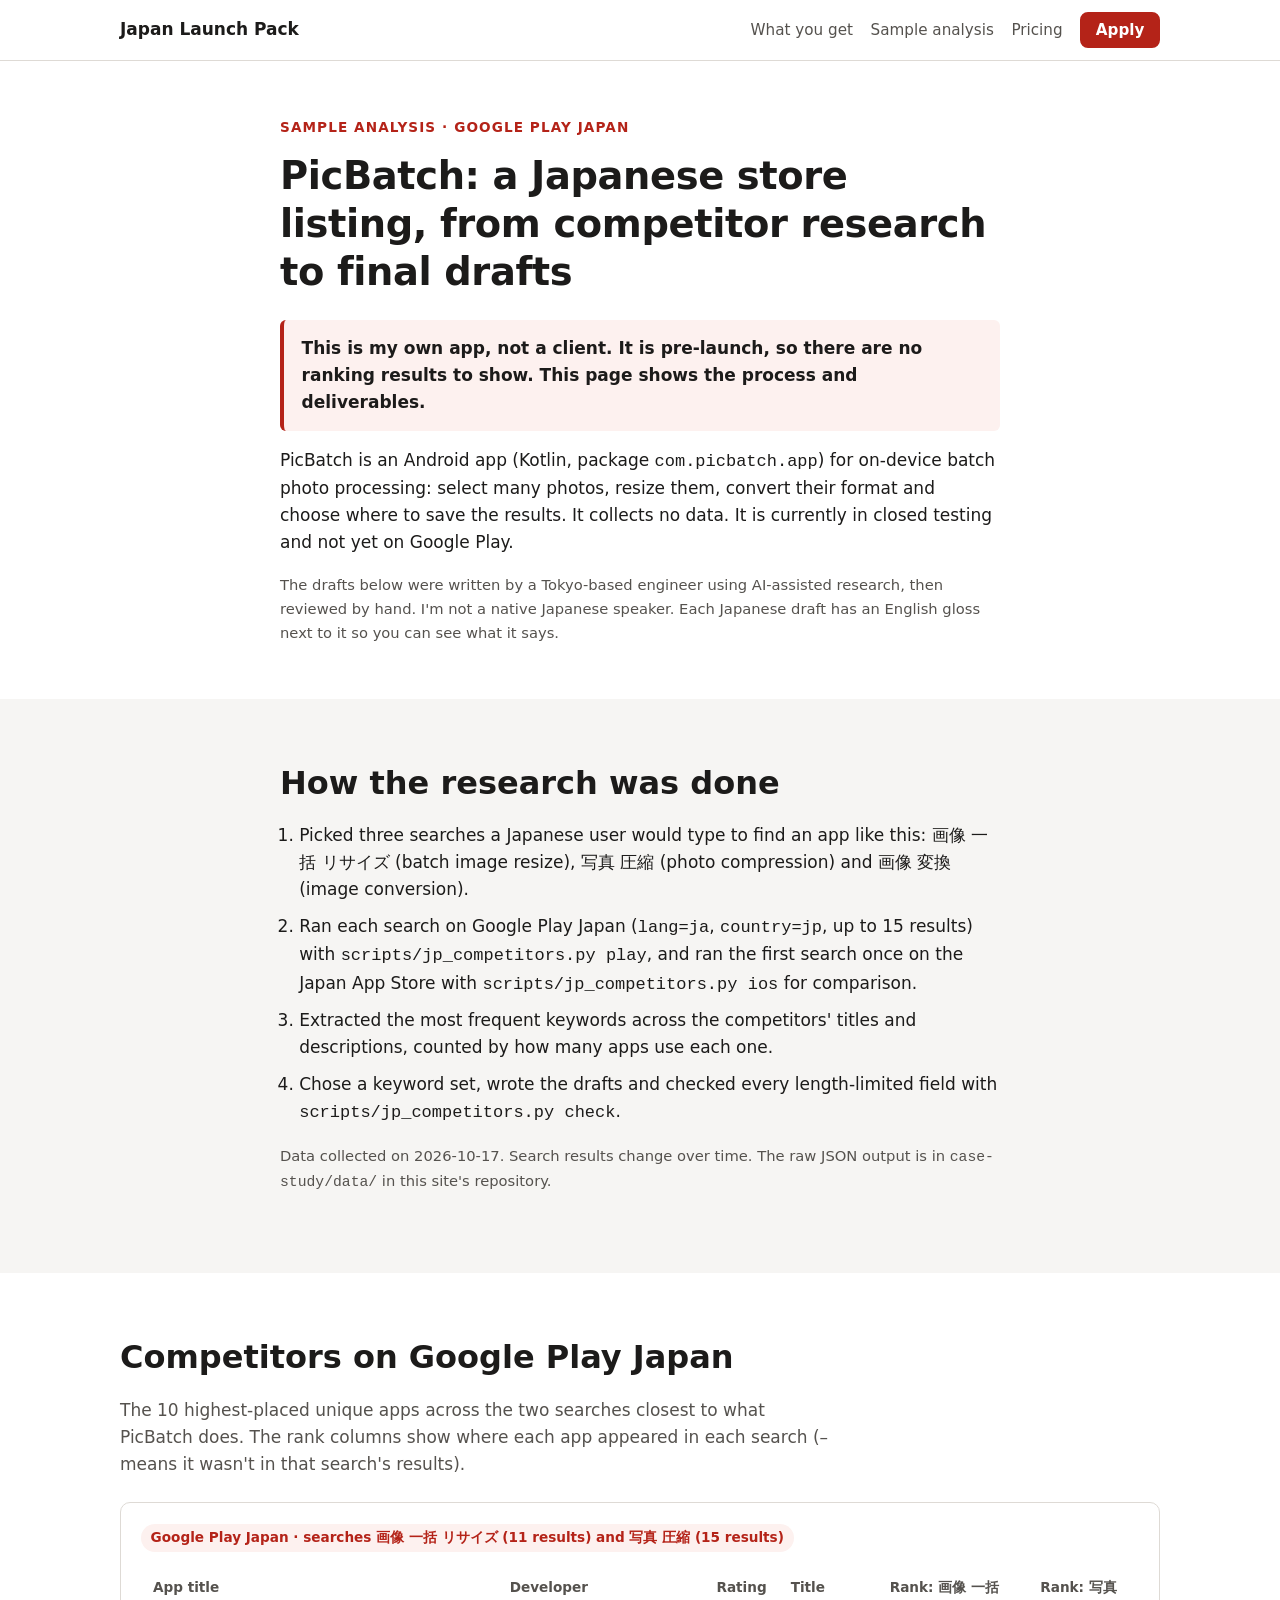
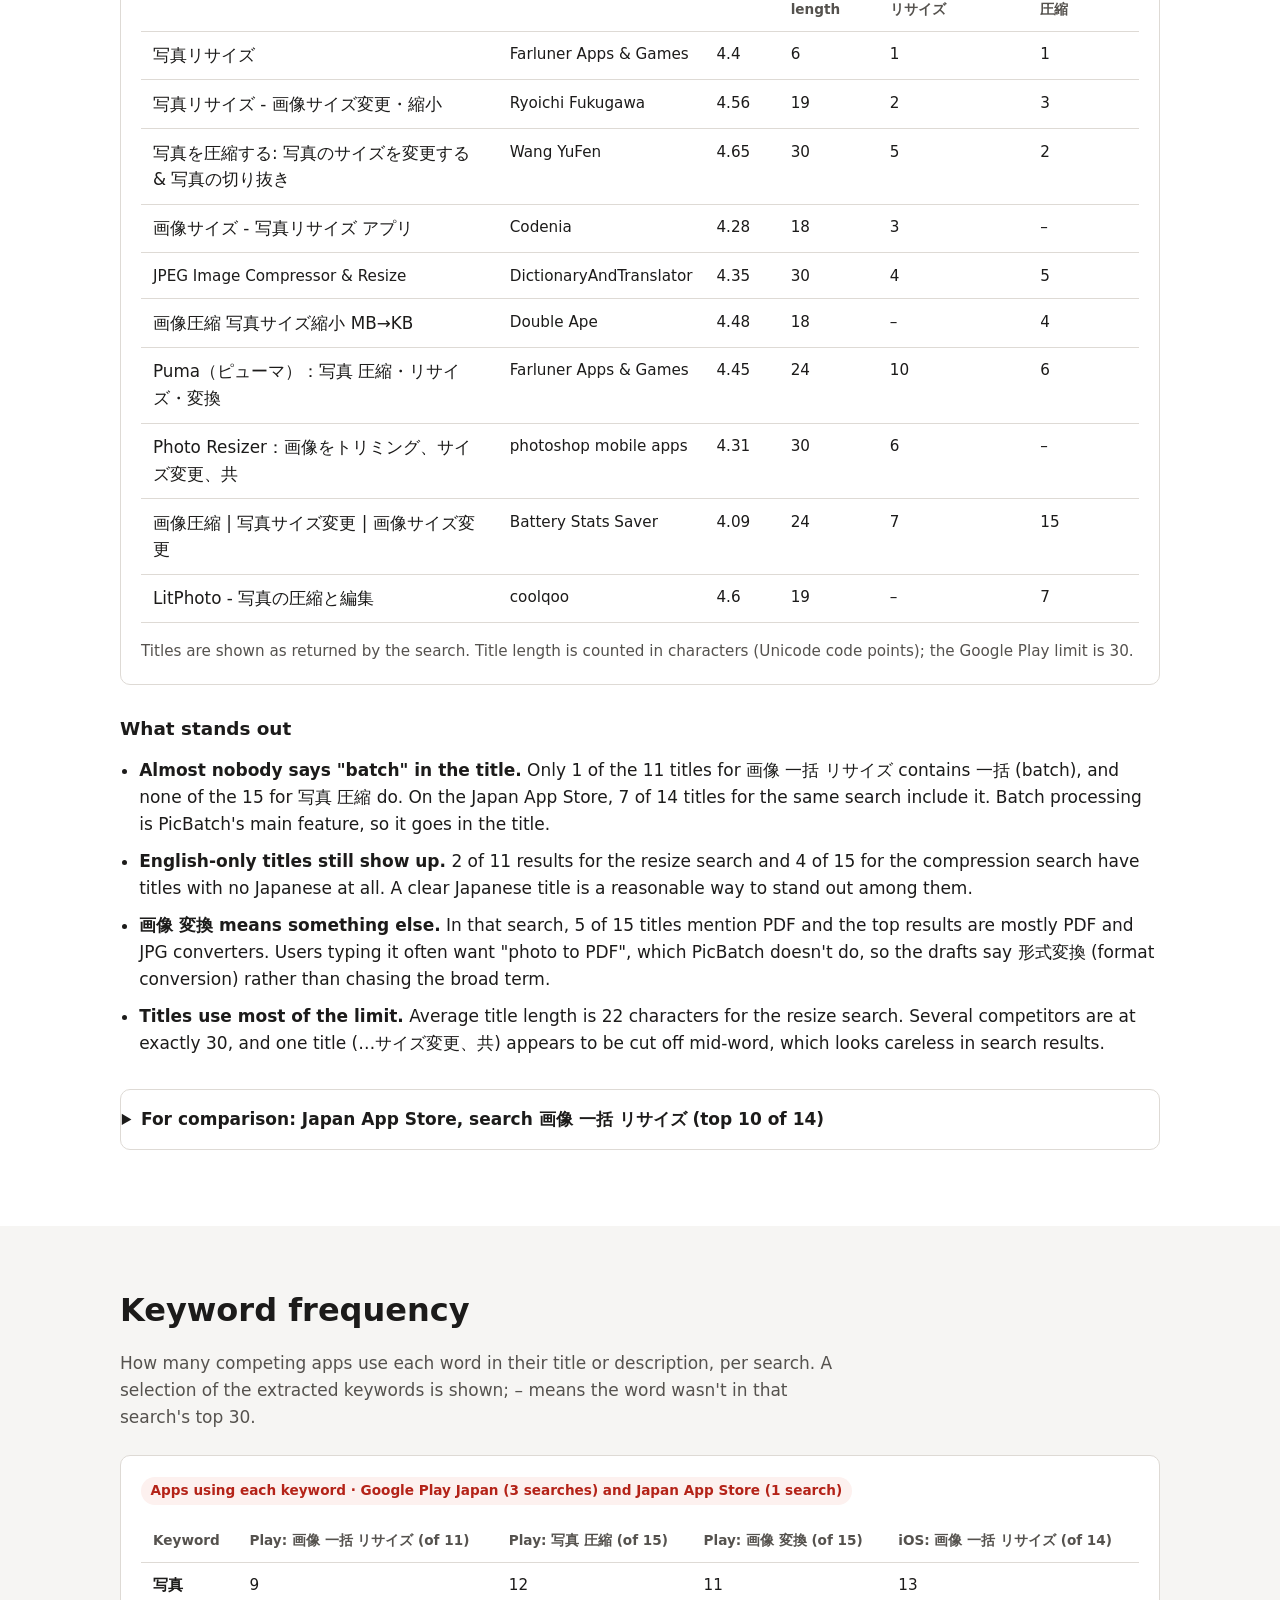
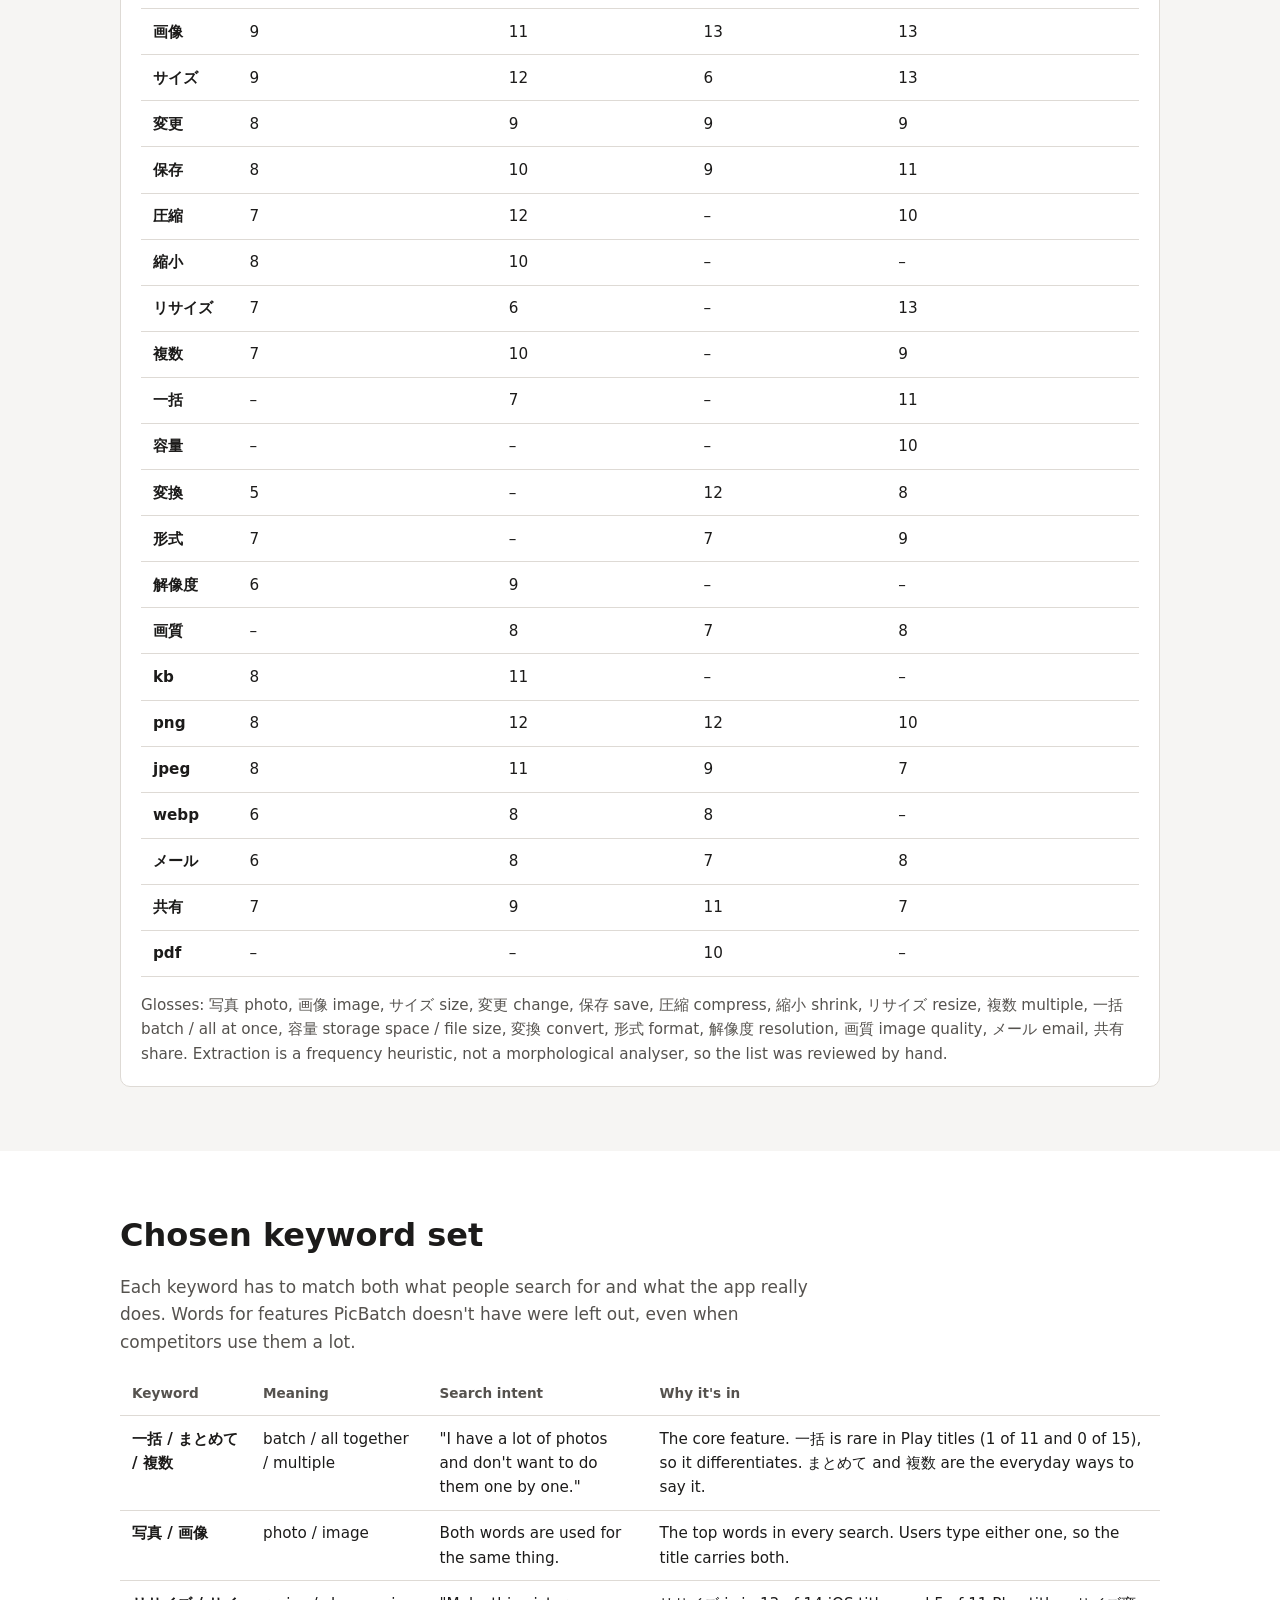
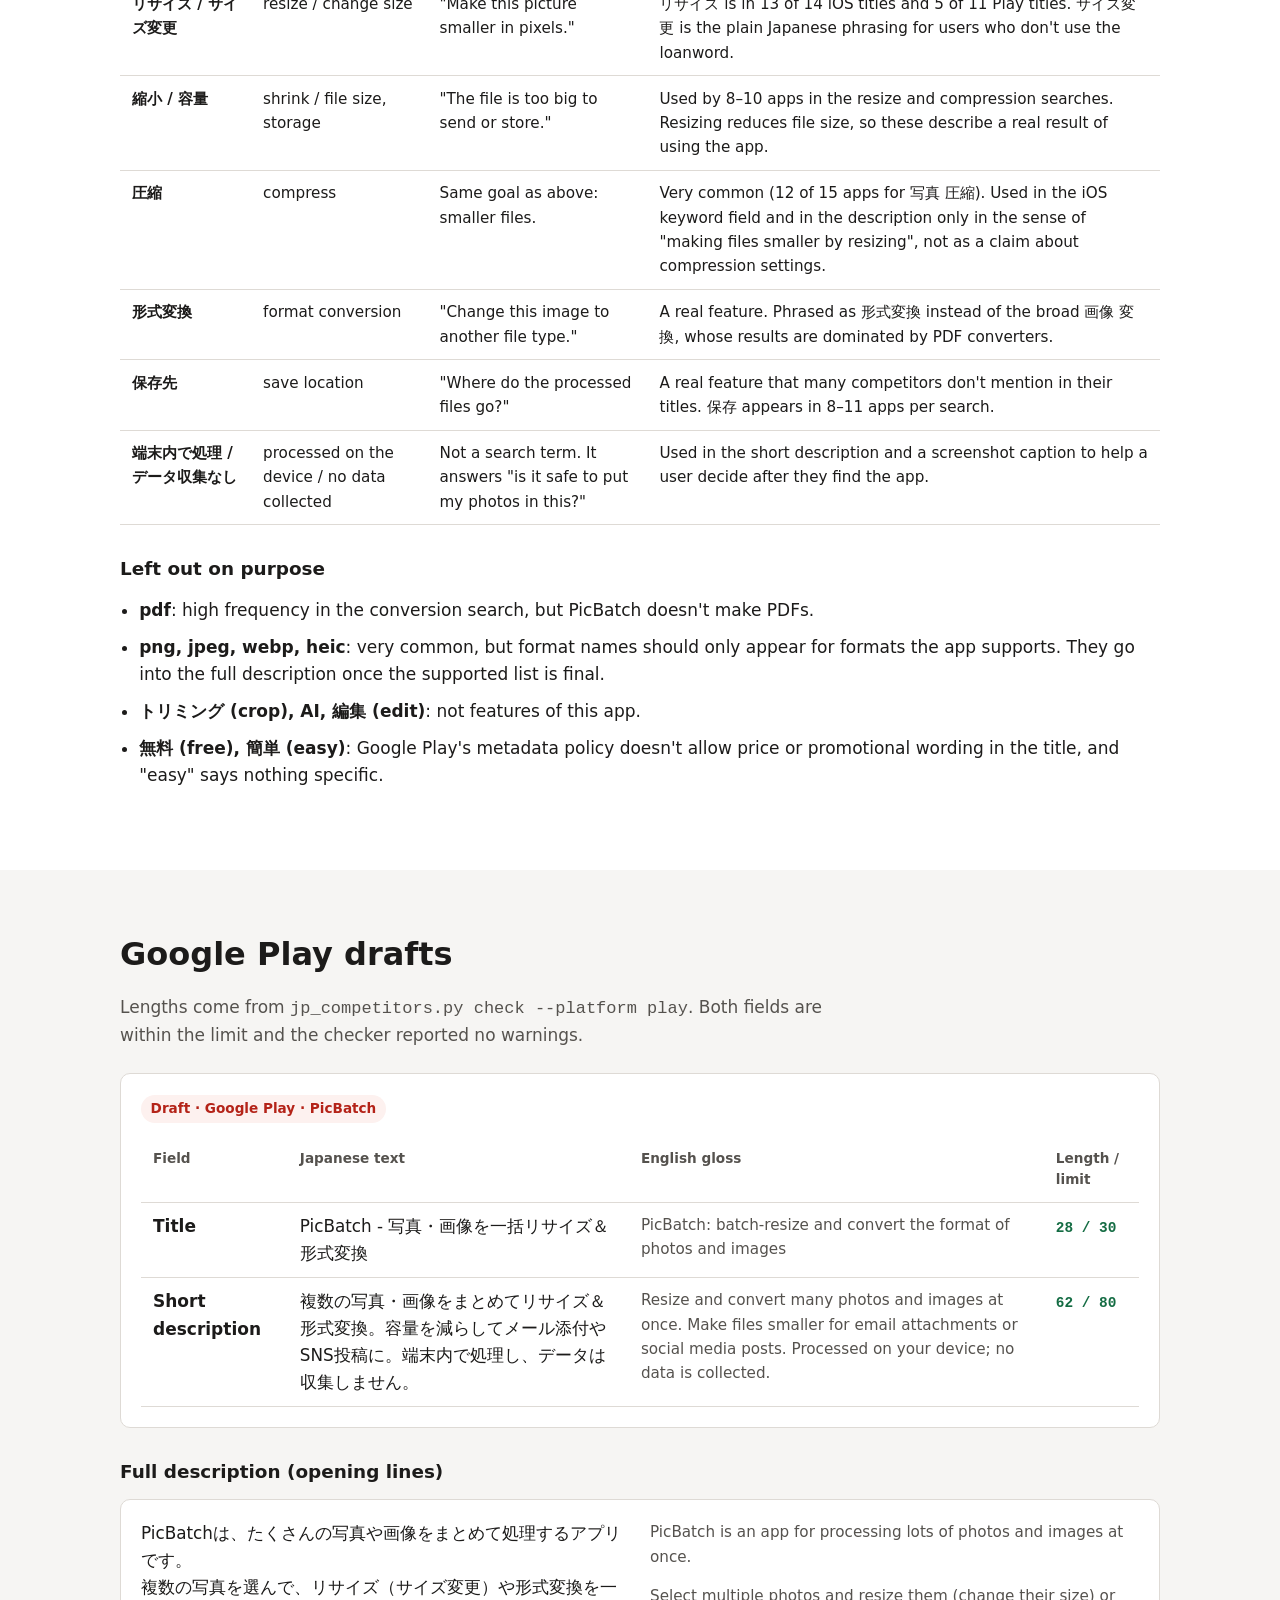
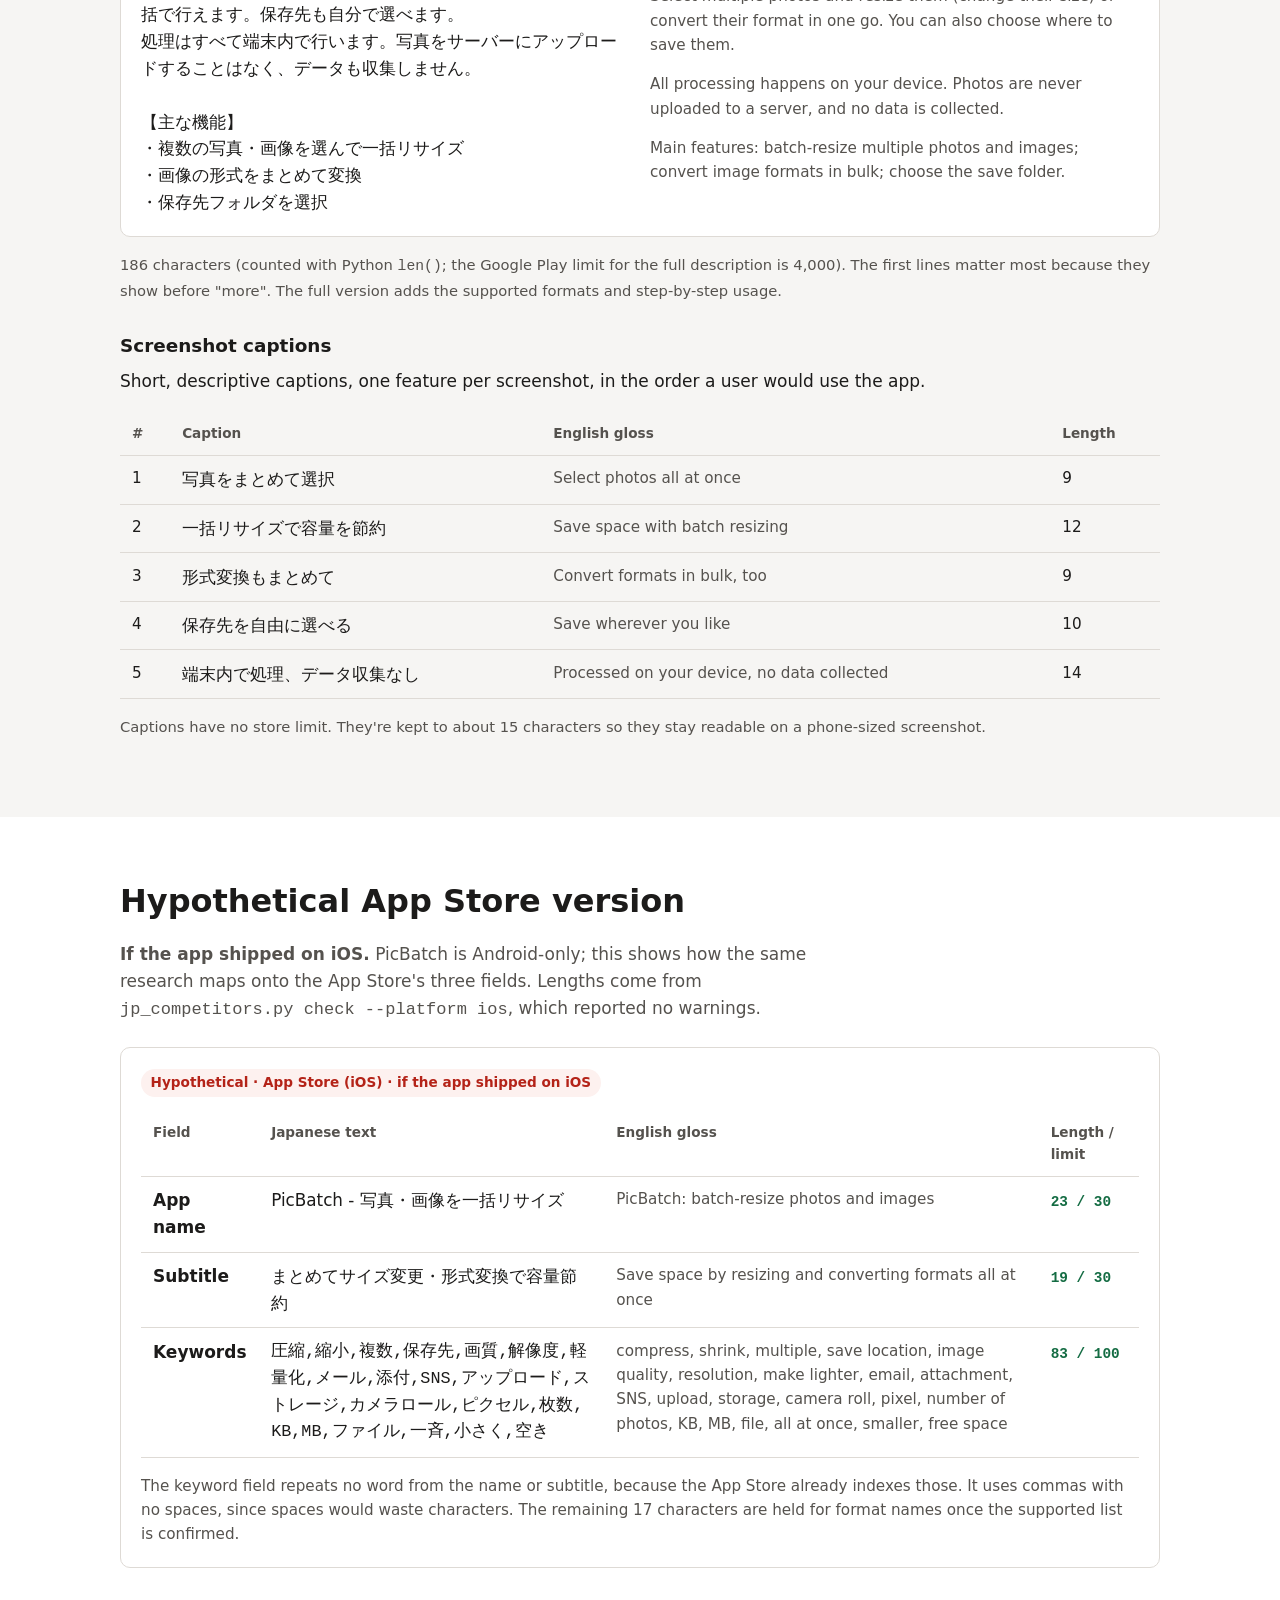
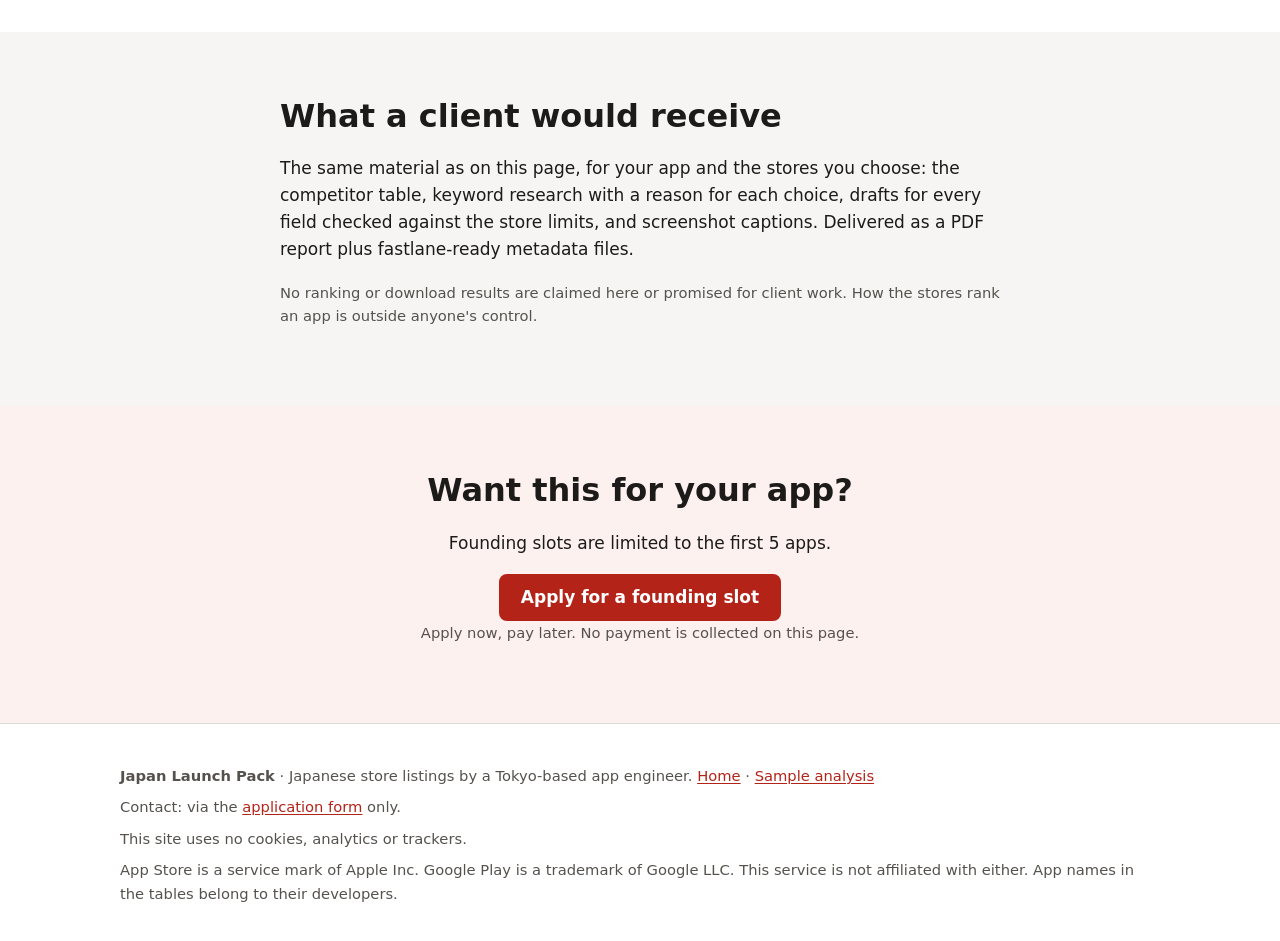
==== case-study-picbatch.html @ 314c1de9 "Add PicBatch Japan listing case study" ====
<!doctype html>
<html lang="en">
<head>
  <meta charset="utf-8">
  <meta name="viewport" content="width=device-width, initial-scale=1">
  <title>Sample analysis: PicBatch Japanese store listing | Japan Launch Pack</title>
  <meta name="description" content="A worked example of the Japan Launch Pack process on the founder's own pre-launch Android app: competitor research on Google Play Japan, keyword choices and Japanese metadata drafts checked against store limits.">
  <meta name="theme-color" content="#b42318">
  <meta property="og:type" content="article">
  <meta property="og:title" content="Sample analysis: PicBatch | Japan Launch Pack">
  <meta property="og:description" content="Competitor research, keyword choices and Japanese store metadata drafts for a pre-launch Android app, with every field checked against store limits.">
  <meta property="og:locale" content="en_US">
  <meta name="twitter:card" content="summary">
  <meta name="twitter:title" content="Sample analysis: PicBatch | Japan Launch Pack">
  <meta name="twitter:description" content="Competitor research, keyword choices and Japanese store metadata drafts for a pre-launch Android app.">
  <link rel="stylesheet" href="assets/style.css">
  <script src="assets/app.js" defer></script>
</head>
<body>
  <a class="skip-link" href="#main">Skip to content</a>

  <header class="site-header">
    <div class="container header-inner">
      <a class="brand" href="index.html">Japan Launch Pack</a>
      <nav aria-label="Primary">
        <ul class="nav-list">
          <li><a href="index.html#deliverables">What you get</a></li>
          <li><a href="case-study-picbatch.html" aria-current="page">Sample analysis</a></li>
          <li><a href="index.html#pricing">Pricing</a></li>
          <li><a class="btn btn-small" href="index.html#apply">Apply</a></li>
        </ul>
      </nav>
    </div>
  </header>

  <main id="main">
    <!-- Intro -->
    <section class="hero hero-compact" aria-labelledby="cs-title">
      <div class="container narrow">
        <p class="eyebrow">Sample analysis &middot; Google Play Japan</p>
        <h1 id="cs-title">PicBatch: a Japanese store listing, from competitor research to final drafts</h1>
        <div class="notice" role="note">
          <p><strong>This is my own app, not a client. It is pre-launch, so there are no ranking results to show. This page shows the process and deliverables.</strong></p>
        </div>
        <p>PicBatch is an Android app (Kotlin, package <code>com.picbatch.app</code>) for on-device batch photo processing: select many photos, resize them, convert their format and choose where to save the results. It collects no data. It is currently in closed testing and not yet on Google Play.</p>
        <p class="small">The drafts below were written by a Tokyo-based engineer using AI-assisted research, then reviewed by hand. I'm not a native Japanese speaker. Each Japanese draft has an English gloss next to it so you can see what it says.</p>
      </div>
    </section>

    <!-- Method -->
    <section class="section section-alt" aria-labelledby="method-title">
      <div class="container narrow">
        <h2 id="method-title">How the research was done</h2>
        <ol class="plain-list">
          <li>Picked three searches a Japanese user would type to find an app like this: <span lang="ja">画像 一括 リサイズ</span> (batch image resize), <span lang="ja">写真 圧縮</span> (photo compression) and <span lang="ja">画像 変換</span> (image conversion).</li>
          <li>Ran each search on Google Play Japan (<code>lang=ja</code>, <code>country=jp</code>, up to 15 results) with <code>scripts/jp_competitors.py play</code>, and ran the first search once on the Japan App Store with <code>scripts/jp_competitors.py ios</code> for comparison.</li>
          <li>Extracted the most frequent keywords across the competitors' titles and descriptions, counted by how many apps use each one.</li>
          <li>Chose a keyword set, wrote the drafts and checked every length-limited field with <code>scripts/jp_competitors.py check</code>.</li>
        </ol>
        <p class="small">Data collected on 2026-10-17. Search results change over time. The raw JSON output is in <code>case-study/data/</code> in this site's repository.</p>
      </div>
    </section>

    <!-- Competitors -->
    <section class="section" id="competitors" aria-labelledby="competitors-title">
      <div class="container">
        <h2 id="competitors-title">Competitors on Google Play Japan</h2>
        <p class="section-lead">The 10 highest-placed unique apps across the two searches closest to what PicBatch does. The rank columns show where each app appeared in each search (&ndash; means it wasn't in that search's results).</p>
        <figure class="sample">
          <figcaption class="sample-label">Google Play Japan &middot; searches <span lang="ja">画像 一括 リサイズ</span> (11 results) and <span lang="ja">写真 圧縮</span> (15 results)</figcaption>
          <table class="sample-table data-table">
            <thead>
              <tr><th scope="col">App title</th><th scope="col">Developer</th><th scope="col">Rating</th><th scope="col">Title length</th><th scope="col">Rank: <span lang="ja">画像 一括 リサイズ</span></th><th scope="col">Rank: <span lang="ja">写真 圧縮</span></th></tr>
            </thead>
            <tbody>
              <tr><td lang="ja">写真リサイズ</td><td>Farluner Apps &amp; Games</td><td>4.4</td><td>6</td><td>1</td><td>1</td></tr>
              <tr><td lang="ja">写真リサイズ - 画像サイズ変更・縮小</td><td>Ryoichi Fukugawa</td><td>4.56</td><td>19</td><td>2</td><td>3</td></tr>
              <tr><td lang="ja">写真を圧縮する: 写真のサイズを変更する &amp; 写真の切り抜き</td><td>Wang YuFen</td><td>4.65</td><td>30</td><td>5</td><td>2</td></tr>
              <tr><td lang="ja">画像サイズ - 写真リサイズ アプリ</td><td>Codenia</td><td>4.28</td><td>18</td><td>3</td><td>&ndash;</td></tr>
              <tr><td>JPEG Image Compressor &amp; Resize</td><td>DictionaryAndTranslator</td><td>4.35</td><td>30</td><td>4</td><td>5</td></tr>
              <tr><td lang="ja">画像圧縮 写真サイズ縮小 MB→KB</td><td>Double Ape</td><td>4.48</td><td>18</td><td>&ndash;</td><td>4</td></tr>
              <tr><td lang="ja">Puma（ピューマ）：写真 圧縮・リサイズ・変換</td><td>Farluner Apps &amp; Games</td><td>4.45</td><td>24</td><td>10</td><td>6</td></tr>
              <tr><td lang="ja">Photo Resizer：画像をトリミング、サイズ変更、共</td><td>photoshop mobile apps</td><td>4.31</td><td>30</td><td>6</td><td>&ndash;</td></tr>
              <tr><td lang="ja">画像圧縮 | 写真サイズ変更 | 画像サイズ変更</td><td>Battery Stats Saver</td><td>4.09</td><td>24</td><td>7</td><td>15</td></tr>
              <tr><td lang="ja">LitPhoto - 写真の圧縮と編集</td><td>coolqoo</td><td>4.6</td><td>19</td><td>&ndash;</td><td>7</td></tr>
            </tbody>
          </table>
          <p class="sample-note">Titles are shown as returned by the search. Title length is counted in characters (Unicode code points); the Google Play limit is 30.</p>
        </figure>

        <h3 class="subhead">What stands out</h3>
        <ul class="plain-list">
          <li><strong>Almost nobody says "batch" in the title.</strong> Only 1 of the 11 titles for <span lang="ja">画像 一括 リサイズ</span> contains <span lang="ja">一括</span> (batch), and none of the 15 for <span lang="ja">写真 圧縮</span> do. On the Japan App Store, 7 of 14 titles for the same search include it. Batch processing is PicBatch's main feature, so it goes in the title.</li>
          <li><strong>English-only titles still show up.</strong> 2 of 11 results for the resize search and 4 of 15 for the compression search have titles with no Japanese at all. A clear Japanese title is a reasonable way to stand out among them.</li>
          <li><strong><span lang="ja">画像 変換</span> means something else.</strong> In that search, 5 of 15 titles mention PDF and the top results are mostly PDF and JPG converters. Users typing it often want "photo to PDF", which PicBatch doesn't do, so the drafts say <span lang="ja">形式変換</span> (format conversion) rather than chasing the broad term.</li>
          <li><strong>Titles use most of the limit.</strong> Average title length is 22 characters for the resize search. Several competitors are at exactly 30, and one title (<span lang="ja">&hellip;サイズ変更、共</span>) appears to be cut off mid-word, which looks careless in search results.</li>
        </ul>

        <details class="ios-compare">
          <summary>For comparison: Japan App Store, search <span lang="ja">画像 一括 リサイズ</span> (top 10 of 14)</summary>
          <div class="table-scroll">
            <table class="sample-table data-table">
              <thead>
                <tr><th scope="col">App name</th><th scope="col">Developer</th><th scope="col">Rating</th><th scope="col">Ratings</th><th scope="col">Title length</th></tr>
              </thead>
              <tbody>
                <tr><td lang="ja">リサイズメール-複数の写真/画像をまとめて 一括変換</td><td>Sho Kurozumi</td><td>4.48</td><td>1,937</td><td>26</td></tr>
                <tr><td lang="ja">ResizeToS - 画像一括リサイズ</td><td>jinkyun kim</td><td>&ndash;</td><td>0</td><td>20</td></tr>
                <tr><td lang="ja">かんたん写真圧縮 - 画像リサイズ・サイズ変更で容量削減</td><td>Osawa Shunsuke</td><td>4.45</td><td>3,282</td><td>28</td></tr>
                <tr><td lang="ja">画像圧縮・動画圧縮・写真圧縮で空き容量を増やすリサイズ圧縮</td><td>Saigen inc.</td><td>4.45</td><td>2,998</td><td>29</td></tr>
                <tr><td lang="ja">画像変換：一括リサイズとPDF作成</td><td>Yanchen Zhao</td><td>4.75</td><td>4</td><td>17</td></tr>
                <tr><td lang="ja">PicGizmo - リサイズ &amp; HEICからJPG変換</td><td>REAFO CO., LTD.</td><td>4.23</td><td>444</td><td>29</td></tr>
                <tr><td lang="ja">かんたん動画圧縮 - リサイズやファイル形式の変換</td><td>Osawa Shunsuke</td><td>4.66</td><td>15,957</td><td>25</td></tr>
                <tr><td lang="ja">画像まとめてリサイズ〜カメラロールの画像を一括編集〜</td><td>Hiroyuki Kawate</td><td>3</td><td>6</td><td>26</td></tr>
                <tr><td lang="ja">画像圧縮 - KB指定・写真サイズ変更</td><td>明娜 乔</td><td>4.54</td><td>63</td><td>19</td></tr>
                <tr><td lang="ja">写真リサイズ - 画像圧縮・画像サイズ変更・容量削減アプリ</td><td>Yu Abe</td><td>4.6</td><td>758</td><td>29</td></tr>
              </tbody>
            </table>
          </div>
          <p class="small">Google Play's search results don't include rating counts, so that column only appears for the App Store.</p>
        </details>
      </div>
    </section>

    <!-- Keyword frequency -->
    <section class="section section-alt" id="keywords" aria-labelledby="keywords-title">
      <div class="container">
        <h2 id="keywords-title">Keyword frequency</h2>
        <p class="section-lead">How many competing apps use each word in their title or description, per search. A selection of the extracted keywords is shown; &ndash; means the word wasn't in that search's top 30.</p>
        <figure class="sample">
          <figcaption class="sample-label">Apps using each keyword &middot; Google Play Japan (3 searches) and Japan App Store (1 search)</figcaption>
          <table class="sample-table data-table">
            <thead>
              <tr><th scope="col">Keyword</th><th scope="col">Play: <span lang="ja">画像 一括 リサイズ</span> (of 11)</th><th scope="col">Play: <span lang="ja">写真 圧縮</span> (of 15)</th><th scope="col">Play: <span lang="ja">画像 変換</span> (of 15)</th><th scope="col">iOS: <span lang="ja">画像 一括 リサイズ</span> (of 14)</th></tr>
            </thead>
            <tbody>
              <tr><th scope="row" lang="ja">写真</th><td>9</td><td>12</td><td>11</td><td>13</td></tr>
              <tr><th scope="row" lang="ja">画像</th><td>9</td><td>11</td><td>13</td><td>13</td></tr>
              <tr><th scope="row" lang="ja">サイズ</th><td>9</td><td>12</td><td>6</td><td>13</td></tr>
              <tr><th scope="row" lang="ja">変更</th><td>8</td><td>9</td><td>9</td><td>9</td></tr>
              <tr><th scope="row" lang="ja">保存</th><td>8</td><td>10</td><td>9</td><td>11</td></tr>
              <tr><th scope="row" lang="ja">圧縮</th><td>7</td><td>12</td><td>&ndash;</td><td>10</td></tr>
              <tr><th scope="row" lang="ja">縮小</th><td>8</td><td>10</td><td>&ndash;</td><td>&ndash;</td></tr>
              <tr><th scope="row" lang="ja">リサイズ</th><td>7</td><td>6</td><td>&ndash;</td><td>13</td></tr>
              <tr><th scope="row" lang="ja">複数</th><td>7</td><td>10</td><td>&ndash;</td><td>9</td></tr>
              <tr><th scope="row" lang="ja">一括</th><td>&ndash;</td><td>7</td><td>&ndash;</td><td>11</td></tr>
              <tr><th scope="row" lang="ja">容量</th><td>&ndash;</td><td>&ndash;</td><td>&ndash;</td><td>10</td></tr>
              <tr><th scope="row" lang="ja">変換</th><td>5</td><td>&ndash;</td><td>12</td><td>8</td></tr>
              <tr><th scope="row" lang="ja">形式</th><td>7</td><td>&ndash;</td><td>7</td><td>9</td></tr>
              <tr><th scope="row" lang="ja">解像度</th><td>6</td><td>9</td><td>&ndash;</td><td>&ndash;</td></tr>
              <tr><th scope="row" lang="ja">画質</th><td>&ndash;</td><td>8</td><td>7</td><td>8</td></tr>
              <tr><th scope="row">kb</th><td>8</td><td>11</td><td>&ndash;</td><td>&ndash;</td></tr>
              <tr><th scope="row">png</th><td>8</td><td>12</td><td>12</td><td>10</td></tr>
              <tr><th scope="row">jpeg</th><td>8</td><td>11</td><td>9</td><td>7</td></tr>
              <tr><th scope="row">webp</th><td>6</td><td>8</td><td>8</td><td>&ndash;</td></tr>
              <tr><th scope="row" lang="ja">メール</th><td>6</td><td>8</td><td>7</td><td>8</td></tr>
              <tr><th scope="row" lang="ja">共有</th><td>7</td><td>9</td><td>11</td><td>7</td></tr>
              <tr><th scope="row">pdf</th><td>&ndash;</td><td>&ndash;</td><td>10</td><td>&ndash;</td></tr>
            </tbody>
          </table>
          <p class="sample-note">Glosses: <span lang="ja">写真</span> photo, <span lang="ja">画像</span> image, <span lang="ja">サイズ</span> size, <span lang="ja">変更</span> change, <span lang="ja">保存</span> save, <span lang="ja">圧縮</span> compress, <span lang="ja">縮小</span> shrink, <span lang="ja">リサイズ</span> resize, <span lang="ja">複数</span> multiple, <span lang="ja">一括</span> batch / all at once, <span lang="ja">容量</span> storage space / file size, <span lang="ja">変換</span> convert, <span lang="ja">形式</span> format, <span lang="ja">解像度</span> resolution, <span lang="ja">画質</span> image quality, <span lang="ja">メール</span> email, <span lang="ja">共有</span> share. Extraction is a frequency heuristic, not a morphological analyser, so the list was reviewed by hand.</p>
        </figure>
      </div>
    </section>

    <!-- Keyword set -->
    <section class="section" id="keyword-set" aria-labelledby="keyword-set-title">
      <div class="container">
        <h2 id="keyword-set-title">Chosen keyword set</h2>
        <p class="section-lead">Each keyword has to match both what people search for and what the app really does. Words for features PicBatch doesn't have were left out, even when competitors use them a lot.</p>
        <div class="table-scroll">
          <table class="sample-table data-table">
            <thead>
              <tr><th scope="col">Keyword</th><th scope="col">Meaning</th><th scope="col">Search intent</th><th scope="col">Why it's in</th></tr>
            </thead>
            <tbody>
              <tr><th scope="row" lang="ja">一括 / まとめて / 複数</th><td>batch / all together / multiple</td><td>"I have a lot of photos and don't want to do them one by one."</td><td>The core feature. <span lang="ja">一括</span> is rare in Play titles (1 of 11 and 0 of 15), so it differentiates. <span lang="ja">まとめて</span> and <span lang="ja">複数</span> are the everyday ways to say it.</td></tr>
              <tr><th scope="row" lang="ja">写真 / 画像</th><td>photo / image</td><td>Both words are used for the same thing.</td><td>The top words in every search. Users type either one, so the title carries both.</td></tr>
              <tr><th scope="row" lang="ja">リサイズ / サイズ変更</th><td>resize / change size</td><td>"Make this picture smaller in pixels."</td><td><span lang="ja">リサイズ</span> is in 13 of 14 iOS titles and 5 of 11 Play titles. <span lang="ja">サイズ変更</span> is the plain Japanese phrasing for users who don't use the loanword.</td></tr>
              <tr><th scope="row" lang="ja">縮小 / 容量</th><td>shrink / file size, storage</td><td>"The file is too big to send or store."</td><td>Used by 8&ndash;10 apps in the resize and compression searches. Resizing reduces file size, so these describe a real result of using the app.</td></tr>
              <tr><th scope="row" lang="ja">圧縮</th><td>compress</td><td>Same goal as above: smaller files.</td><td>Very common (12 of 15 apps for <span lang="ja">写真 圧縮</span>). Used in the iOS keyword field and in the description only in the sense of "making files smaller by resizing", not as a claim about compression settings.</td></tr>
              <tr><th scope="row" lang="ja">形式変換</th><td>format conversion</td><td>"Change this image to another file type."</td><td>A real feature. Phrased as <span lang="ja">形式変換</span> instead of the broad <span lang="ja">画像 変換</span>, whose results are dominated by PDF converters.</td></tr>
              <tr><th scope="row" lang="ja">保存先</th><td>save location</td><td>"Where do the processed files go?"</td><td>A real feature that many competitors don't mention in their titles. <span lang="ja">保存</span> appears in 8&ndash;11 apps per search.</td></tr>
              <tr><th scope="row" lang="ja">端末内で処理 / データ収集なし</th><td>processed on the device / no data collected</td><td>Not a search term. It answers "is it safe to put my photos in this?"</td><td>Used in the short description and a screenshot caption to help a user decide after they find the app.</td></tr>
            </tbody>
          </table>
        </div>
        <h3 class="subhead">Left out on purpose</h3>
        <ul class="plain-list">
          <li><strong>pdf</strong>: high frequency in the conversion search, but PicBatch doesn't make PDFs.</li>
          <li><strong>png, jpeg, webp, heic</strong>: very common, but format names should only appear for formats the app supports. They go into the full description once the supported list is final.</li>
          <li><strong><span lang="ja">トリミング</span> (crop), AI, <span lang="ja">編集</span> (edit)</strong>: not features of this app.</li>
          <li><strong><span lang="ja">無料</span> (free), <span lang="ja">簡単</span> (easy)</strong>: Google Play's metadata policy doesn't allow price or promotional wording in the title, and "easy" says nothing specific.</li>
        </ul>
      </div>
    </section>

    <!-- Play drafts -->
    <section class="section section-alt" id="play-drafts" aria-labelledby="play-drafts-title">
      <div class="container">
        <h2 id="play-drafts-title">Google Play drafts</h2>
        <p class="section-lead">Lengths come from <code>jp_competitors.py check --platform play</code>. Both fields are within the limit and the checker reported no warnings.</p>
        <figure class="sample">
          <figcaption class="sample-label">Draft &middot; Google Play &middot; PicBatch</figcaption>
          <table class="sample-table">
            <thead>
              <tr><th scope="col">Field</th><th scope="col">Japanese text</th><th scope="col">English gloss</th><th scope="col">Length / limit</th></tr>
            </thead>
            <tbody>
              <tr>
                <th scope="row">Title</th>
                <td lang="ja" data-count-text>PicBatch - 写真・画像を一括リサイズ＆形式変換</td>
                <td class="gloss">PicBatch: batch-resize and convert the format of photos and images</td>
                <td><span class="count" data-limit="30">28 / 30</span></td>
              </tr>
              <tr>
                <th scope="row">Short description</th>
                <td lang="ja" data-count-text>複数の写真・画像をまとめてリサイズ＆形式変換。容量を減らしてメール添付やSNS投稿に。端末内で処理し、データは収集しません。</td>
                <td class="gloss">Resize and convert many photos and images at once. Make files smaller for email attachments or social media posts. Processed on your device; no data is collected.</td>
                <td><span class="count" data-limit="80">62 / 80</span></td>
              </tr>
            </tbody>
          </table>
        </figure>

        <h3 class="subhead">Full description (opening lines)</h3>
        <div class="draft-pair">
          <div class="draft-ja" lang="ja">PicBatchは、たくさんの写真や画像をまとめて処理するアプリです。
複数の写真を選んで、リサイズ（サイズ変更）や形式変換を一括で行えます。保存先も自分で選べます。
処理はすべて端末内で行います。写真をサーバーにアップロードすることはなく、データも収集しません。

【主な機能】
・複数の写真・画像を選んで一括リサイズ
・画像の形式をまとめて変換
・保存先フォルダを選択</div>
          <div class="gloss">
            <p>PicBatch is an app for processing lots of photos and images at once.</p>
            <p>Select multiple photos and resize them (change their size) or convert their format in one go. You can also choose where to save them.</p>
            <p>All processing happens on your device. Photos are never uploaded to a server, and no data is collected.</p>
            <p>Main features: batch-resize multiple photos and images; convert image formats in bulk; choose the save folder.</p>
          </div>
        </div>
        <p class="small">186 characters (counted with Python <code>len()</code>; the Google Play limit for the full description is 4,000). The first lines matter most because they show before "more". The full version adds the supported formats and step-by-step usage.</p>

        <h3 class="subhead">Screenshot captions</h3>
        <p>Short, descriptive captions, one feature per screenshot, in the order a user would use the app.</p>
        <div class="table-scroll">
          <table class="sample-table data-table">
            <thead>
              <tr><th scope="col">#</th><th scope="col">Caption</th><th scope="col">English gloss</th><th scope="col">Length</th></tr>
            </thead>
            <tbody>
              <tr><td>1</td><td lang="ja">写真をまとめて選択</td><td class="gloss">Select photos all at once</td><td>9</td></tr>
              <tr><td>2</td><td lang="ja">一括リサイズで容量を節約</td><td class="gloss">Save space with batch resizing</td><td>12</td></tr>
              <tr><td>3</td><td lang="ja">形式変換もまとめて</td><td class="gloss">Convert formats in bulk, too</td><td>9</td></tr>
              <tr><td>4</td><td lang="ja">保存先を自由に選べる</td><td class="gloss">Save wherever you like</td><td>10</td></tr>
              <tr><td>5</td><td lang="ja">端末内で処理、データ収集なし</td><td class="gloss">Processed on your device, no data collected</td><td>14</td></tr>
            </tbody>
          </table>
        </div>
        <p class="small">Captions have no store limit. They're kept to about 15 characters so they stay readable on a phone-sized screenshot.</p>
      </div>
    </section>

    <!-- iOS drafts -->
    <section class="section" id="ios-drafts" aria-labelledby="ios-drafts-title">
      <div class="container">
        <h2 id="ios-drafts-title">Hypothetical App Store version</h2>
        <p class="section-lead"><strong>If the app shipped on iOS.</strong> PicBatch is Android-only; this shows how the same research maps onto the App Store's three fields. Lengths come from <code>jp_competitors.py check --platform ios</code>, which reported no warnings.</p>
        <figure class="sample">
          <figcaption class="sample-label">Hypothetical &middot; App Store (iOS) &middot; if the app shipped on iOS</figcaption>
          <table class="sample-table">
            <thead>
              <tr><th scope="col">Field</th><th scope="col">Japanese text</th><th scope="col">English gloss</th><th scope="col">Length / limit</th></tr>
            </thead>
            <tbody>
              <tr>
                <th scope="row">App name</th>
                <td lang="ja" data-count-text>PicBatch - 写真・画像を一括リサイズ</td>
                <td class="gloss">PicBatch: batch-resize photos and images</td>
                <td><span class="count" data-limit="30">23 / 30</span></td>
              </tr>
              <tr>
                <th scope="row">Subtitle</th>
                <td lang="ja" data-count-text>まとめてサイズ変更・形式変換で容量節約</td>
                <td class="gloss">Save space by resizing and converting formats all at once</td>
                <td><span class="count" data-limit="30">19 / 30</span></td>
              </tr>
              <tr>
                <th scope="row">Keywords</th>
                <td lang="ja" class="kw" data-count-text>圧縮,縮小,複数,保存先,画質,解像度,軽量化,メール,添付,SNS,アップロード,ストレージ,カメラロール,ピクセル,枚数,KB,MB,ファイル,一斉,小さく,空き</td>
                <td class="gloss">compress, shrink, multiple, save location, image quality, resolution, make lighter, email, attachment, SNS, upload, storage, camera roll, pixel, number of photos, KB, MB, file, all at once, smaller, free space</td>
                <td><span class="count" data-limit="100">83 / 100</span></td>
              </tr>
            </tbody>
          </table>
          <p class="sample-note">The keyword field repeats no word from the name or subtitle, because the App Store already indexes those. It uses commas with no spaces, since spaces would waste characters. The remaining 17 characters are held for format names once the supported list is confirmed.</p>
        </figure>
      </div>
    </section>

    <!-- Deliverable summary -->
    <section class="section section-alt" aria-labelledby="deliverable-title">
      <div class="container narrow">
        <h2 id="deliverable-title">What a client would receive</h2>
        <p>The same material as on this page, for your app and the stores you choose: the competitor table, keyword research with a reason for each choice, drafts for every field checked against the store limits, and screenshot captions. Delivered as a PDF report plus fastlane-ready metadata files.</p>
        <p class="small">No ranking or download results are claimed here or promised for client work. How the stores rank an app is outside anyone's control.</p>
      </div>
    </section>

    <!-- CTA -->
    <section class="section section-cta" aria-labelledby="cta-title">
      <div class="container narrow center">
        <h2 id="cta-title">Want this for your app?</h2>
        <p>Founding slots are limited to the first 5 apps.</p>
        <a class="btn" href="index.html#apply">Apply for a founding slot</a>
        <p class="small">Apply now, pay later. No payment is collected on this page.</p>
      </div>
    </section>
  </main>

  <footer class="site-footer">
    <div class="container">
      <p><strong>Japan Launch Pack</strong> &middot; Japanese store listings by a Tokyo-based app engineer. <a href="index.html">Home</a> &middot; <a href="case-study-picbatch.html">Sample analysis</a></p>
      <p>Contact: via the <a href="index.html#apply">application form</a> only.</p>
      <p>This site uses no cookies, analytics or trackers.</p>
      <p>App Store is a service mark of Apple Inc. Google Play is a trademark of Google LLC. This service is not affiliated with either. App names in the tables belong to their developers.</p>
    </div>
  </footer>
</body>
</html>
---- assets/style.css ----
/* Japan Launch Pack - single-page styles. System fonts, no external assets. */

:root {
  --bg: #ffffff;
  --bg-alt: #f6f5f3;
  --text: #1c1b1a;
  --muted: #55524e;
  --border: #dedad5;
  --accent: #b42318;
  --accent-dark: #8f1c13;
  --accent-soft: #fdf1ef;
  --ok: #146c43;
  --error: #b42318;
  --radius: 10px;
  --max: 1080px;
  --font: system-ui, -apple-system, "Segoe UI", Roboto, "Helvetica Neue", Arial,
    "Hiragino Sans", "Hiragino Kaku Gothic ProN", "Noto Sans JP", Meiryo, sans-serif;
  --mono: ui-monospace, SFMono-Regular, Menlo, Consolas, "Liberation Mono", monospace;
}

@media (prefers-color-scheme: dark) {
  :root {
    --bg: #161514;
    --bg-alt: #1f1e1c;
    --text: #f0eeeb;
    --muted: #b7b2ab;
    --border: #3a3734;
    --accent: #f0786a;
    --accent-dark: #ff9a8e;
    --accent-soft: #2c1d1b;
    --ok: #5cc98f;
    --error: #ff8a7d;
  }
}

*,
*::before,
*::after { box-sizing: border-box; }

html { scroll-behavior: smooth; -webkit-text-size-adjust: 100%; }
@media (prefers-reduced-motion: reduce) { html { scroll-behavior: auto; } }

body {
  margin: 0;
  font-family: var(--font);
  font-size: 1.0625rem;
  line-height: 1.6;
  color: var(--text);
  background: var(--bg);
}

img { max-width: 100%; height: auto; }

a { color: var(--accent); text-underline-offset: 2px; }
a:hover { color: var(--accent-dark); }

:focus-visible { outline: 3px solid var(--accent); outline-offset: 2px; border-radius: 4px; }

h1, h2, h3 { line-height: 1.25; margin: 0 0 0.6em; }
h1 { font-size: clamp(1.9rem, 4.5vw, 3rem); letter-spacing: -0.01em; }
h2 { font-size: clamp(1.5rem, 3vw, 2rem); }
h3 { font-size: 1.15rem; }
p { margin: 0 0 1em; }

.container { max-width: var(--max); margin: 0 auto; padding: 0 1.25rem; }
.narrow { max-width: 760px; }
.center { text-align: center; }

.visually-hidden {
  position: absolute !important;
  width: 1px; height: 1px;
  padding: 0; margin: -1px;
  overflow: hidden; clip: rect(0 0 0 0);
  white-space: nowrap; border: 0;
}

.skip-link {
  position: absolute; left: 1rem; top: -3rem;
  background: var(--text); color: var(--bg);
  padding: 0.5rem 0.9rem; border-radius: 6px; z-index: 100;
}
.skip-link:focus { top: 1rem; color: var(--bg); }

/* Header */
.site-header {
  position: sticky; top: 0; z-index: 50;
  background: color-mix(in srgb, var(--bg) 92%, transparent);
  backdrop-filter: saturate(150%) blur(8px);
  border-bottom: 1px solid var(--border);
}
.header-inner {
  display: flex; align-items: center; justify-content: space-between;
  gap: 1rem; min-height: 60px; flex-wrap: wrap;
}
.brand { font-weight: 700; color: var(--text); text-decoration: none; }
.brand:hover { color: var(--text); }
.nav-list {
  list-style: none; margin: 0; padding: 0;
  display: flex; align-items: center; gap: 1.1rem; flex-wrap: wrap;
}
.nav-list a:not(.btn) { color: var(--muted); text-decoration: none; font-size: 0.95rem; }
.nav-list a:not(.btn):hover { color: var(--text); }

/* Buttons */
.btn {
  display: inline-block;
  background: var(--accent); color: #fff;
  border: 2px solid var(--accent);
  padding: 0.7rem 1.25rem; border-radius: 8px;
  font: inherit; font-weight: 600; line-height: 1.2;
  text-decoration: none; cursor: pointer;
}
.btn:hover { background: var(--accent-dark); border-color: var(--accent-dark); color: #fff; }
.btn:disabled, .btn[aria-disabled="true"] { opacity: 0.55; cursor: not-allowed; }
.btn-small { padding: 0.4rem 0.85rem; font-size: 0.95rem; }
.btn-ghost { background: transparent; color: var(--accent); }
.btn-ghost:hover { background: var(--accent-soft); color: var(--accent-dark); }

@media (prefers-color-scheme: dark) {
  .btn, .btn:hover { color: #1a0d0b; }
  .btn-ghost, .btn-ghost:hover { color: var(--accent); }
}

/* Sections */
.section { padding: 4rem 0; }
.section-alt { background: var(--bg-alt); }
.section-lead { color: var(--muted); max-width: 720px; }
.section-cta { background: var(--accent-soft); }

.hero { padding: 5rem 0 4rem; }
.eyebrow {
  text-transform: uppercase; letter-spacing: 0.08em;
  font-size: 0.85rem; font-weight: 600; color: var(--accent);
}
.lead { font-size: 1.2rem; color: var(--muted); max-width: 720px; }
.cta-row { display: flex; gap: 0.75rem; flex-wrap: wrap; margin: 1.75rem 0 1rem; }
.pay-later { font-weight: 600; }

/* Cards */
.cards { list-style: none; margin: 0; padding: 0; display: grid; gap: 1.25rem; }
.cards-2 { grid-template-columns: repeat(auto-fit, minmax(280px, 1fr)); }
.cards-3 { grid-template-columns: repeat(auto-fit, minmax(240px, 1fr)); }
.card {
  background: var(--bg); border: 1px solid var(--border);
  border-radius: var(--radius); padding: 1.4rem 1.5rem;
}
.section-alt .card { background: var(--bg); }
.card ul { margin: 0; padding-left: 1.2rem; }
.card li + li { margin-top: 0.35rem; }
.card p:last-child { margin-bottom: 0; }

.two-col { display: grid; gap: 2.5rem; grid-template-columns: repeat(auto-fit, minmax(300px, 1fr)); }
.plain-list { padding-left: 1.2rem; }
.plain-list li + li { margin-top: 0.6rem; }

/* Sample */
.sample {
  margin: 1.5rem 0 0; background: var(--bg);
  border: 1px solid var(--border); border-radius: var(--radius);
  padding: 1.25rem; overflow-x: auto;
}
.sample-label {
  display: inline-block; font-size: 0.85rem; font-weight: 600;
  color: var(--accent); background: var(--accent-soft);
  padding: 0.2rem 0.6rem; border-radius: 999px; margin-bottom: 0.9rem;
}
.sample-table { width: 100%; border-collapse: collapse; min-width: 520px; }
.sample-table th, .sample-table td {
  text-align: left; vertical-align: top;
  padding: 0.65rem 0.75rem; border-bottom: 1px solid var(--border);
}
.sample-table thead th { font-size: 0.85rem; color: var(--muted); font-weight: 600; }
.sample-table td[lang="ja"] { font-size: 1.05rem; }
.sample-table .kw { font-family: var(--mono); font-size: 0.95rem; word-break: break-all; }
.count {
  font-family: var(--mono); font-size: 0.9rem; white-space: nowrap;
  color: var(--ok); font-weight: 600;
}
.count.over { color: var(--error); }
.sample-note { color: var(--muted); font-size: 0.95rem; margin: 1rem 0 0; }

/* Case study */
.hero-compact { padding: 3.5rem 0 2.5rem; }
.hero-compact h1 { font-size: clamp(1.7rem, 3.5vw, 2.4rem); }
.subhead { margin-top: 2rem; }
.table-scroll { overflow-x: auto; margin: 1rem 0; }
.data-table td, .data-table th { font-size: 0.95rem; }
.data-table tbody th { font-weight: 600; }
.gloss { color: var(--muted); font-size: 0.95rem; }
.draft-pair {
  display: grid; gap: 1.25rem; grid-template-columns: repeat(auto-fit, minmax(280px, 1fr));
  background: var(--bg); border: 1px solid var(--border);
  border-radius: var(--radius); padding: 1.25rem; margin: 1rem 0;
}
.draft-ja { white-space: pre-line; font-size: 1.05rem; }
.draft-pair .gloss p:last-child { margin-bottom: 0; }
.ios-compare { margin-top: 2rem; }
.ios-compare .table-scroll { margin-top: 0; }

/* Pricing */
.price-card { text-align: center; }
.price { font-size: 2.4rem; font-weight: 700; margin: 0.2rem 0 0.4rem; }
.price-featured { border: 2px solid var(--accent); }
.notice {
  background: var(--accent-soft); border-left: 4px solid var(--accent);
  padding: 0.9rem 1.1rem; border-radius: 6px; margin: 1.5rem 0 1rem;
}
.notice p { margin: 0; }
.small { font-size: 0.92rem; color: var(--muted); }

/* Process */
.steps {
  list-style: none; margin: 0; padding: 0; counter-reset: step;
  display: grid; gap: 1.25rem; grid-template-columns: repeat(auto-fit, minmax(240px, 1fr));
}
.steps li {
  counter-increment: step; position: relative;
  padding: 1.4rem 1.5rem 1.4rem 4rem;
  border: 1px solid var(--border); border-radius: var(--radius);
}
.steps li::before {
  content: counter(step);
  position: absolute; left: 1.25rem; top: 1.3rem;
  width: 2rem; height: 2rem; border-radius: 50%;
  display: grid; place-items: center;
  background: var(--accent); color: var(--bg); font-weight: 700;
}
.steps p:last-child { margin-bottom: 0; }

/* Apply */
.apply-list-title { font-size: 1.05rem; margin: 1.5rem 0 0.5rem; }
.apply-list { margin: 0 0 1.5rem; padding-left: 1.25rem; }
.apply-list li { margin: 0.2rem 0; }
.apply-cta { margin: 0 0 0.5rem; }
.btn-large { padding: 0.85rem 1.6rem; font-size: 1.1rem; }
.privacy { margin-top: 1.5rem; }

/* FAQ */
details {
  border: 1px solid var(--border); border-radius: var(--radius);
  padding: 0 1.25rem; margin-bottom: 0.75rem; background: var(--bg);
}
summary {
  cursor: pointer; font-weight: 600; padding: 1rem 0;
  list-style-position: outside;
}
details[open] summary { border-bottom: 1px solid var(--border); margin-bottom: 0.9rem; }
details p { margin-bottom: 1rem; }

/* Footer */
.site-footer {
  border-top: 1px solid var(--border); padding: 2.5rem 0;
  font-size: 0.92rem; color: var(--muted);
}
.site-footer p { margin-bottom: 0.5rem; }

@media (max-width: 640px) {
  .section { padding: 3rem 0; }
  .hero { padding: 3.5rem 0 3rem; }
  .nav-list { gap: 0.8rem; }
  .nav-list li:not(:last-child) { display: none; }
}
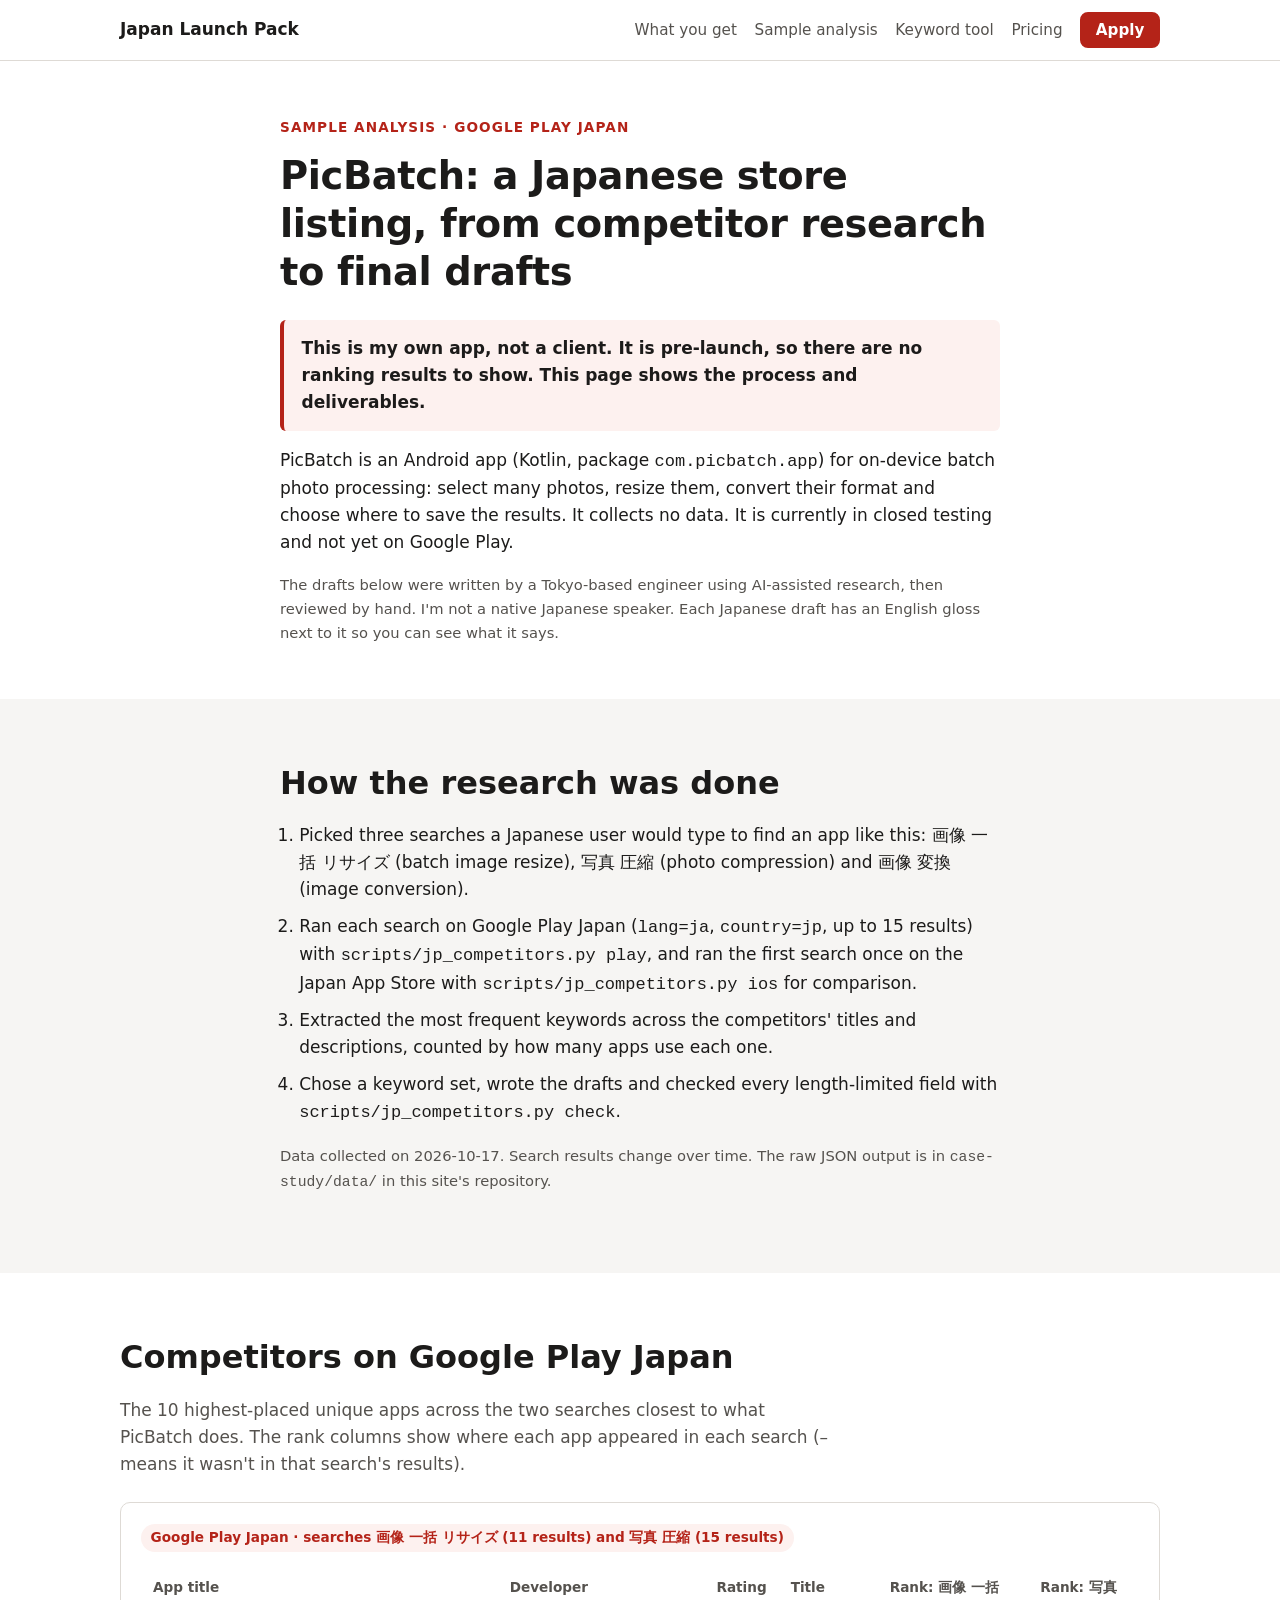
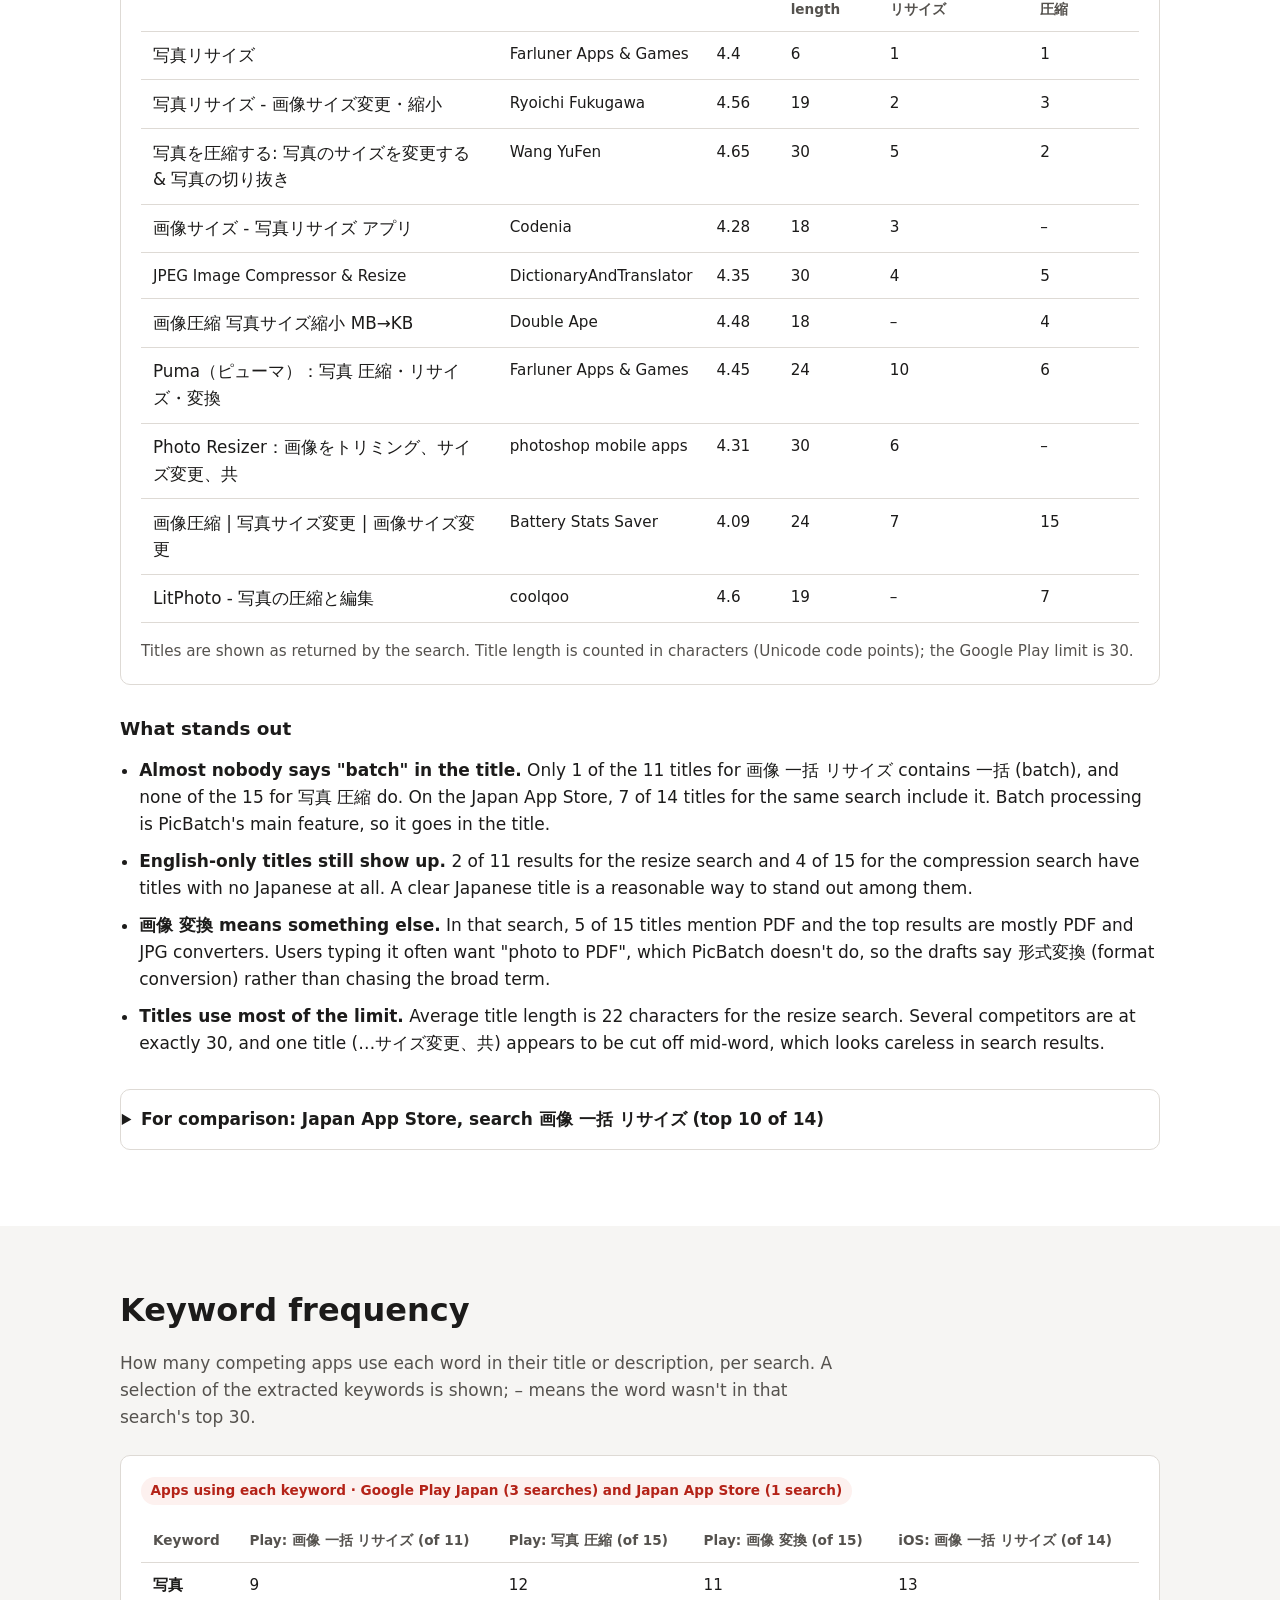
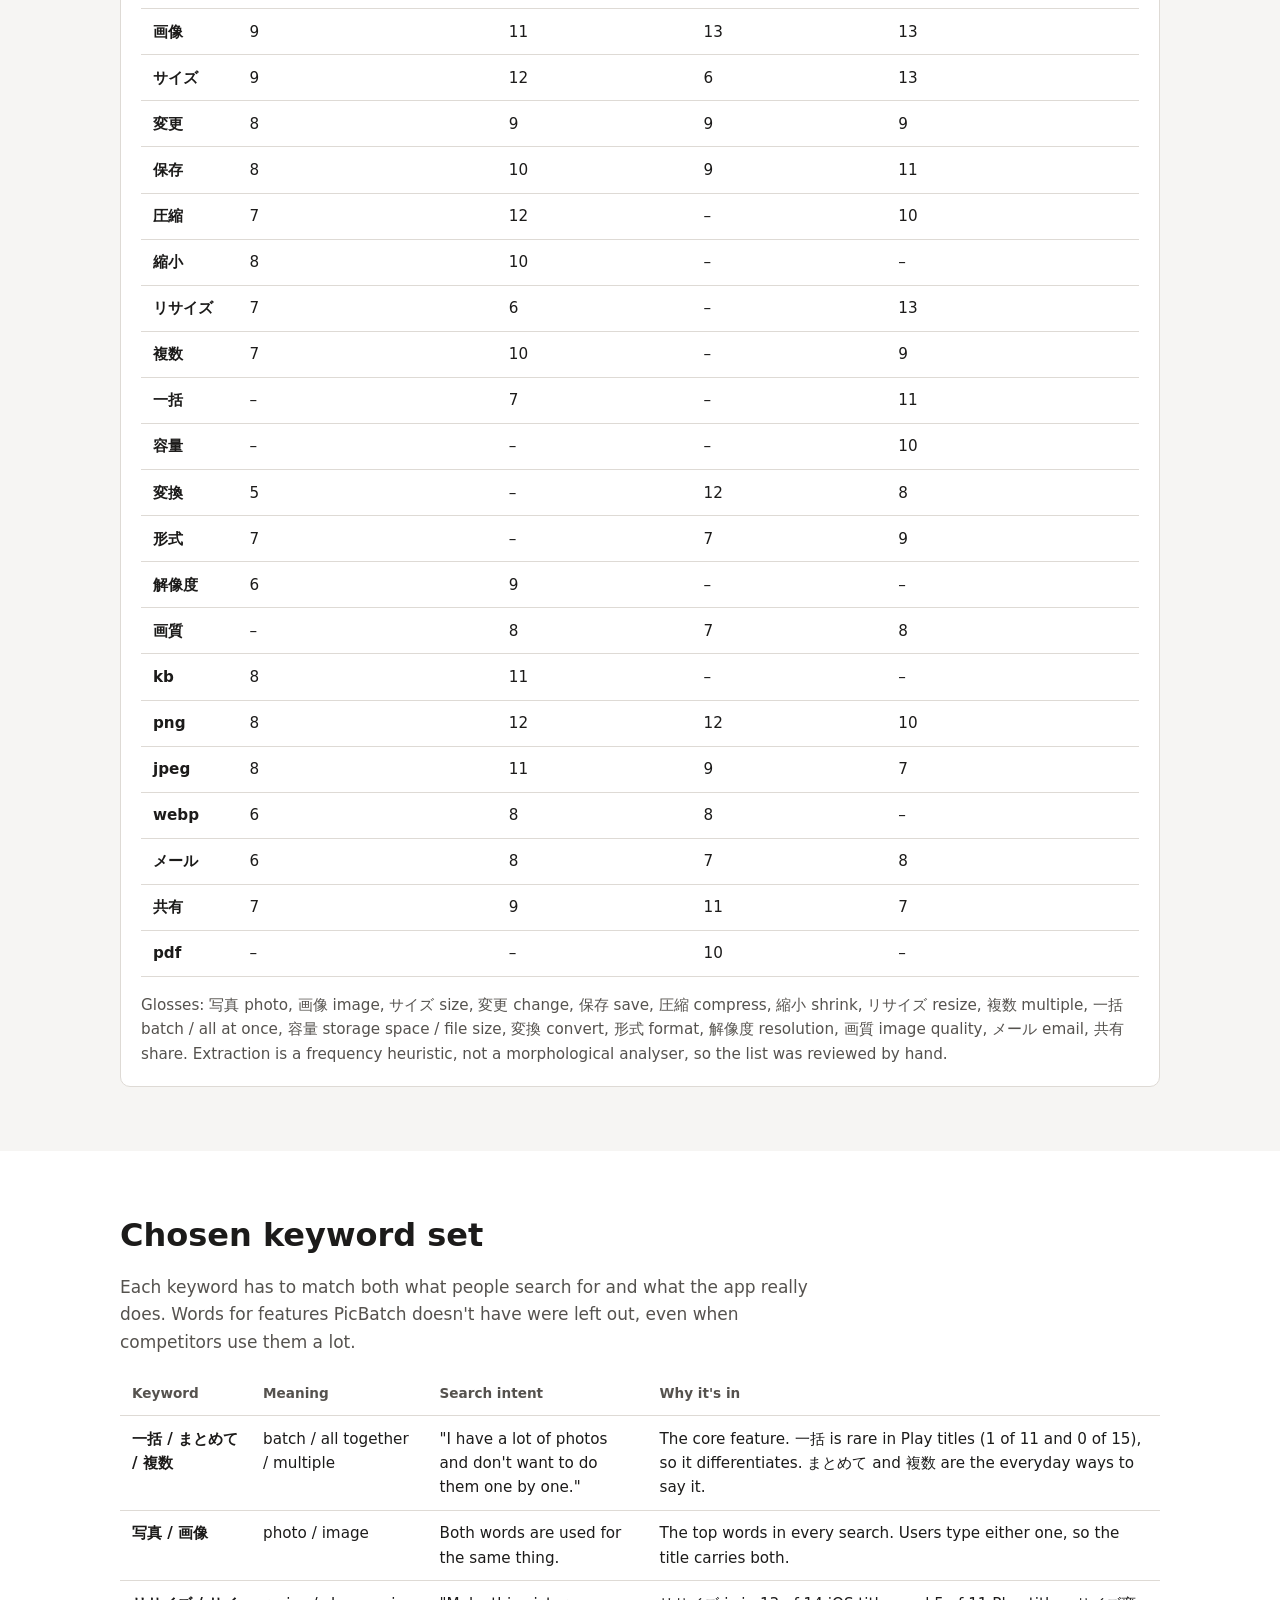
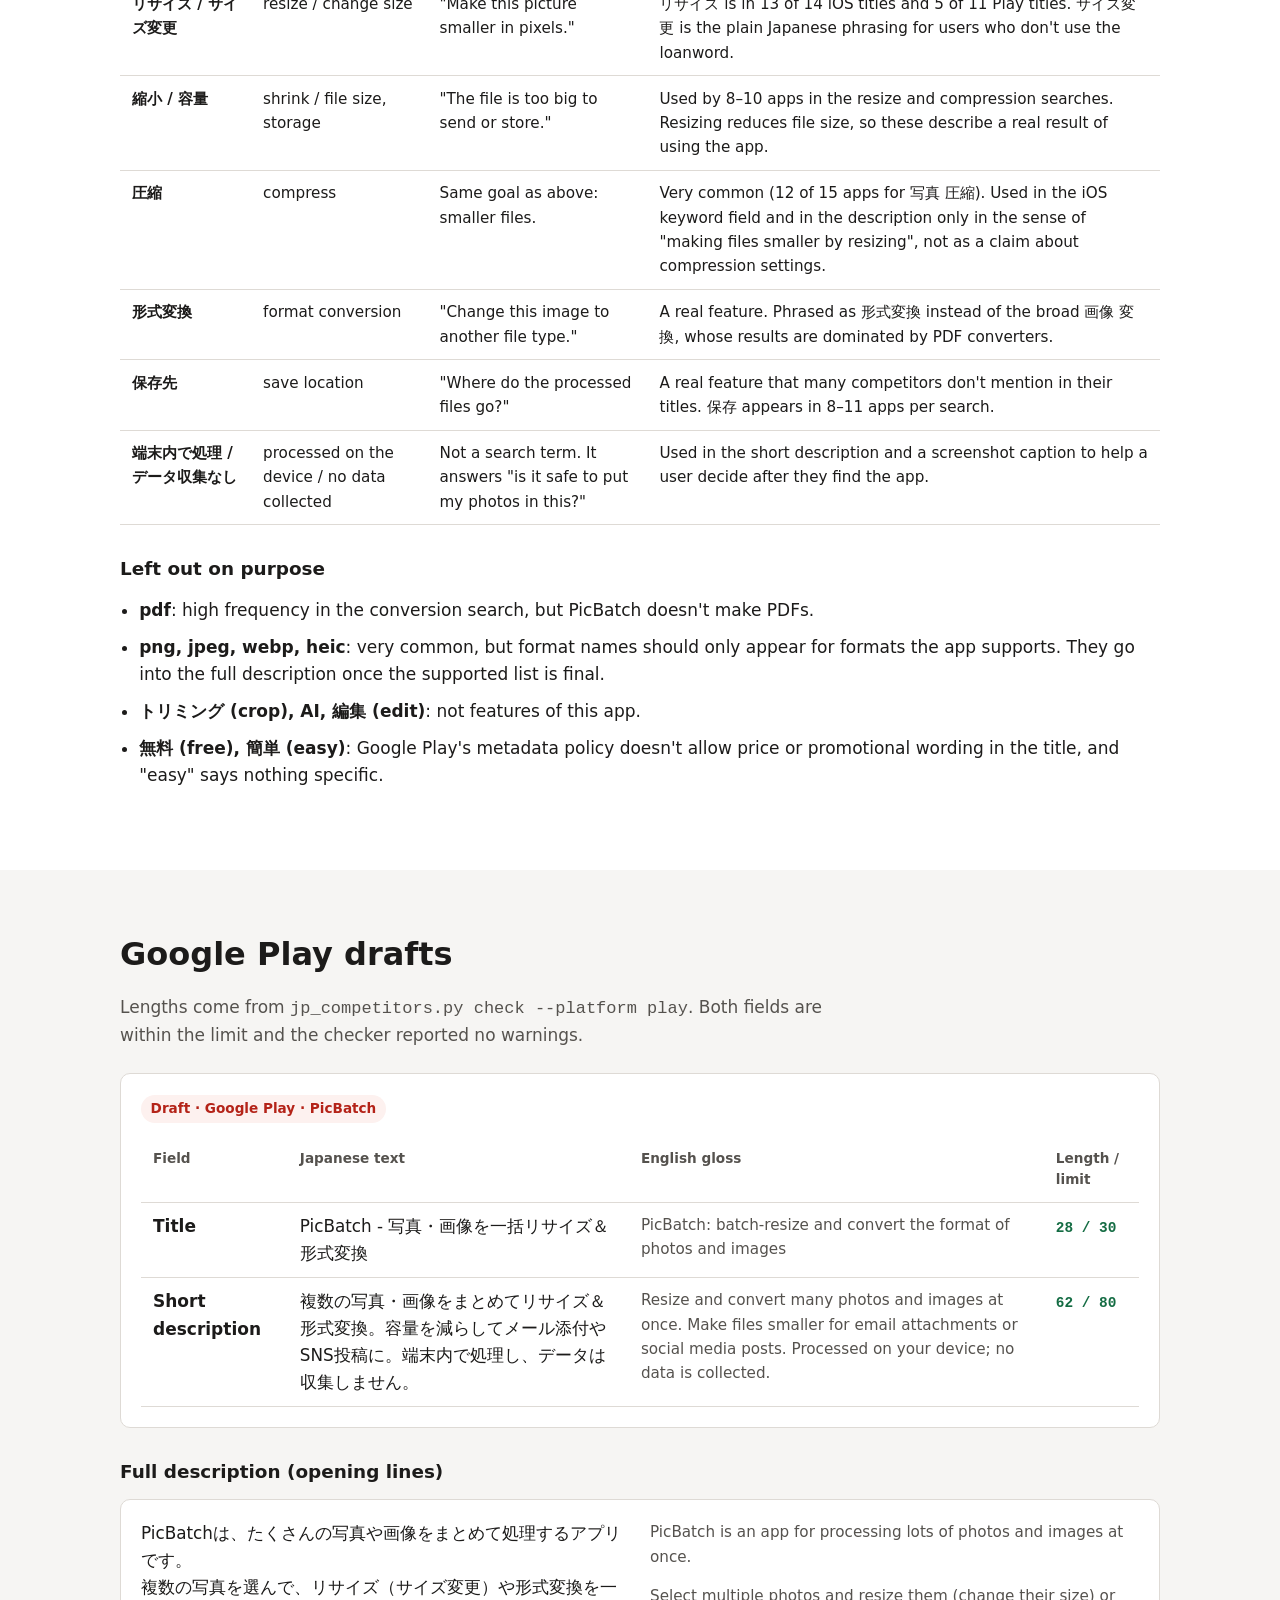
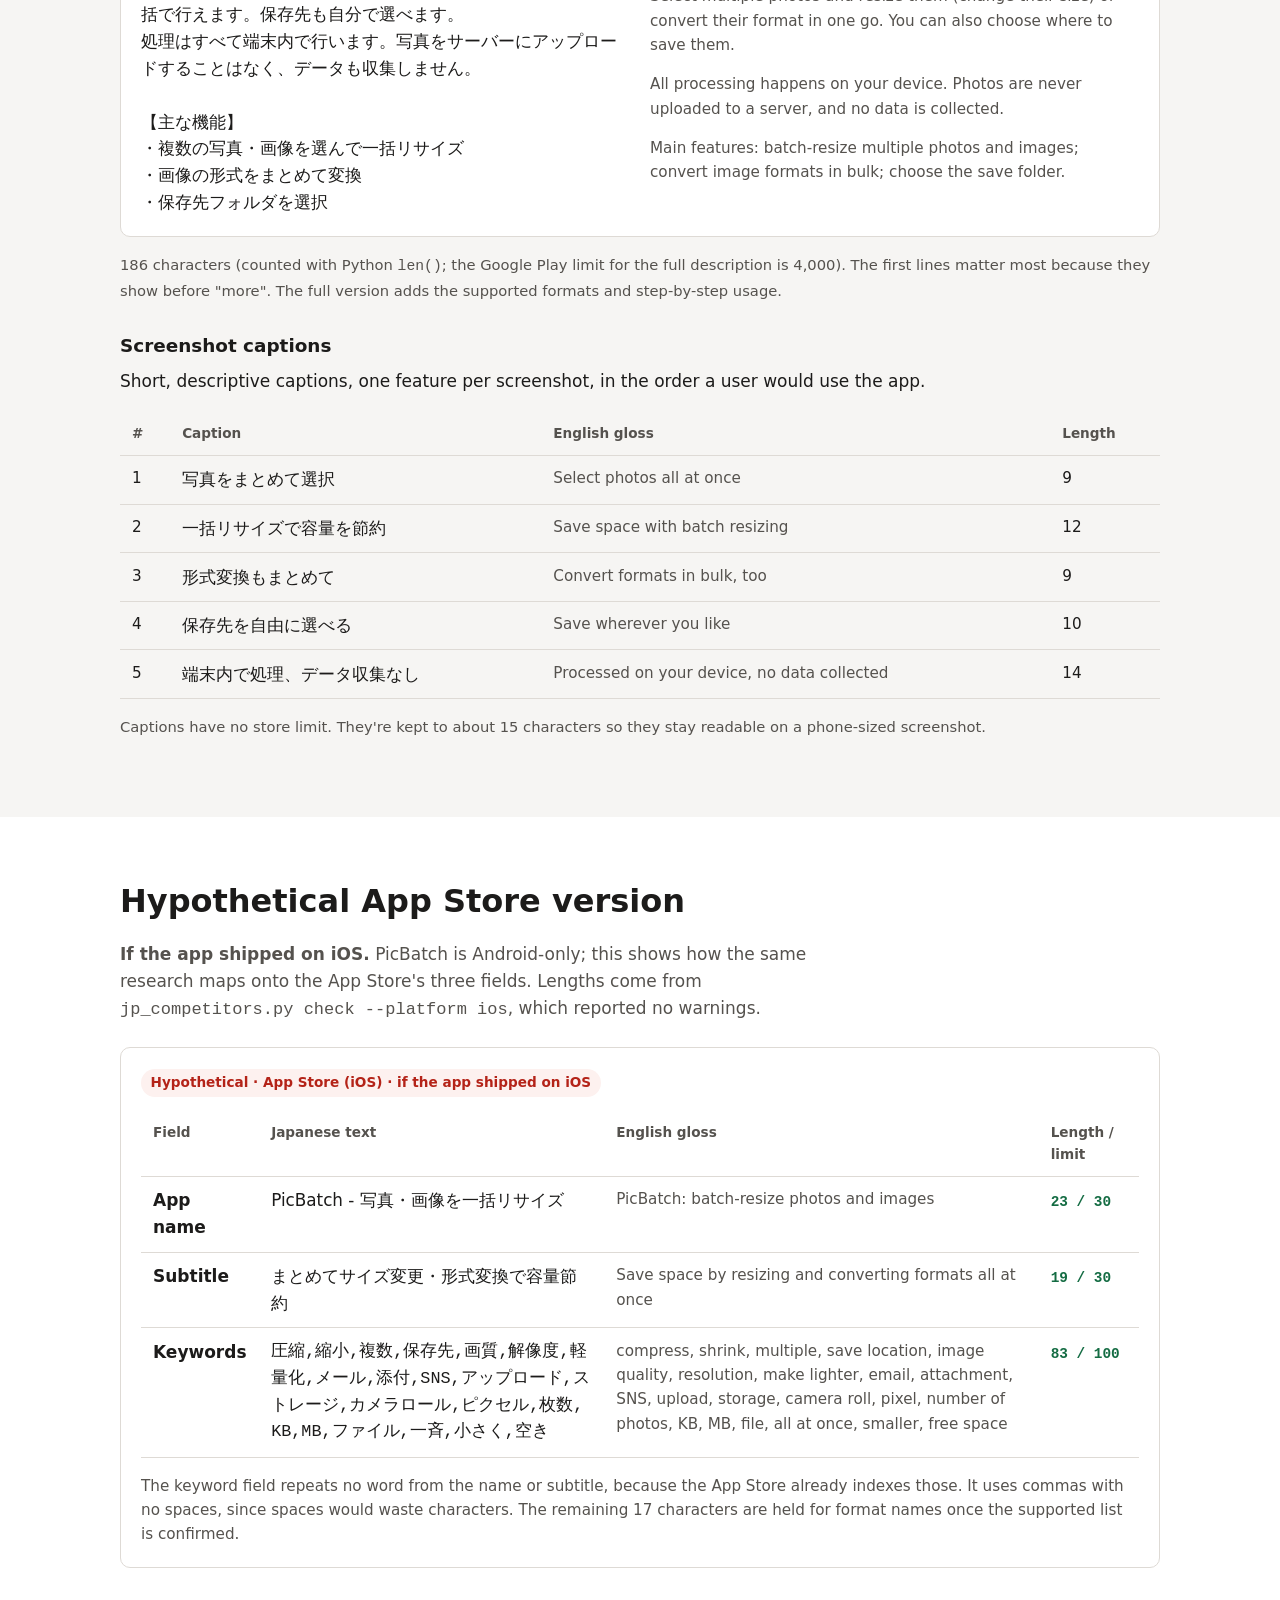
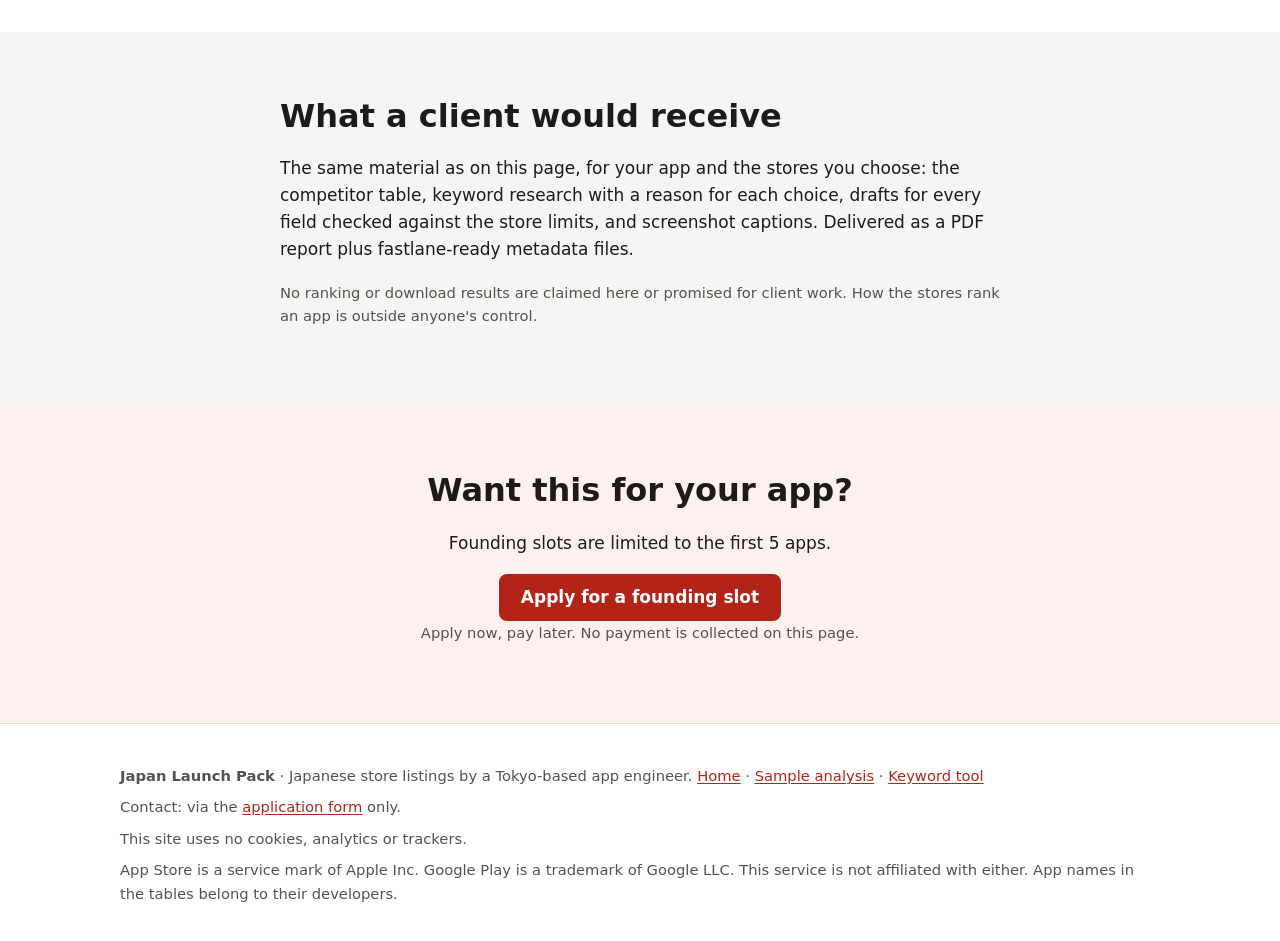
==== commit 1d7c2d3c: "Add free Japanese keyword field tool and cross-links" ====
--- a/case-study-picbatch.html
+++ b/case-study-picbatch.html
@@ -26,6 +26,7 @@
         <ul class="nav-list">
           <li><a href="index.html#deliverables">What you get</a></li>
           <li><a href="case-study-picbatch.html" aria-current="page">Sample analysis</a></li>
+          <li><a href="keyword-tool.html">Keyword tool</a></li>
           <li><a href="index.html#pricing">Pricing</a></li>
           <li><a class="btn btn-small" href="index.html#apply">Apply</a></li>
         </ul>
@@ -321,7 +322,7 @@
 
   <footer class="site-footer">
     <div class="container">
-      <p><strong>Japan Launch Pack</strong> &middot; Japanese store listings by a Tokyo-based app engineer. <a href="index.html">Home</a> &middot; <a href="case-study-picbatch.html">Sample analysis</a></p>
+      <p><strong>Japan Launch Pack</strong> &middot; Japanese store listings by a Tokyo-based app engineer. <a href="index.html">Home</a> &middot; <a href="case-study-picbatch.html">Sample analysis</a> &middot; <a href="keyword-tool.html">Keyword tool</a></p>
       <p>Contact: via the <a href="index.html#apply">application form</a> only.</p>
       <p>This site uses no cookies, analytics or trackers.</p>
       <p>App Store is a service mark of Apple Inc. Google Play is a trademark of Google LLC. This service is not affiliated with either. App names in the tables belong to their developers.</p>
--- a/assets/style.css
+++ b/assets/style.css
@@ -260,3 +260,11 @@
   .nav-list { gap: 0.8rem; }
   .nav-list li:not(:last-child) { display: none; }
 }
+
+/* Keyword tool */
+.kt label { display: block; font-weight: 600; margin: 1rem 0 0.35rem; }
+.kt textarea, .kt input[type="text"] { width: 100%; box-sizing: border-box; font: inherit; padding: 0.6rem 0.7rem; border: 1px solid var(--border); border-radius: var(--radius); background: var(--bg); color: var(--text); }
+.kt-options label { font-weight: 400; margin: 0.4rem 0; }
+.kt-counter { font-family: var(--mono); font-size: 0.95rem; color: var(--ok); margin: 0.35rem 0 0; }
+.kt-counter.over { color: var(--error); font-weight: 700; }
+.kt-grid { display: grid; gap: 0 1.5rem; grid-template-columns: repeat(auto-fit, minmax(260px, 1fr)); }
